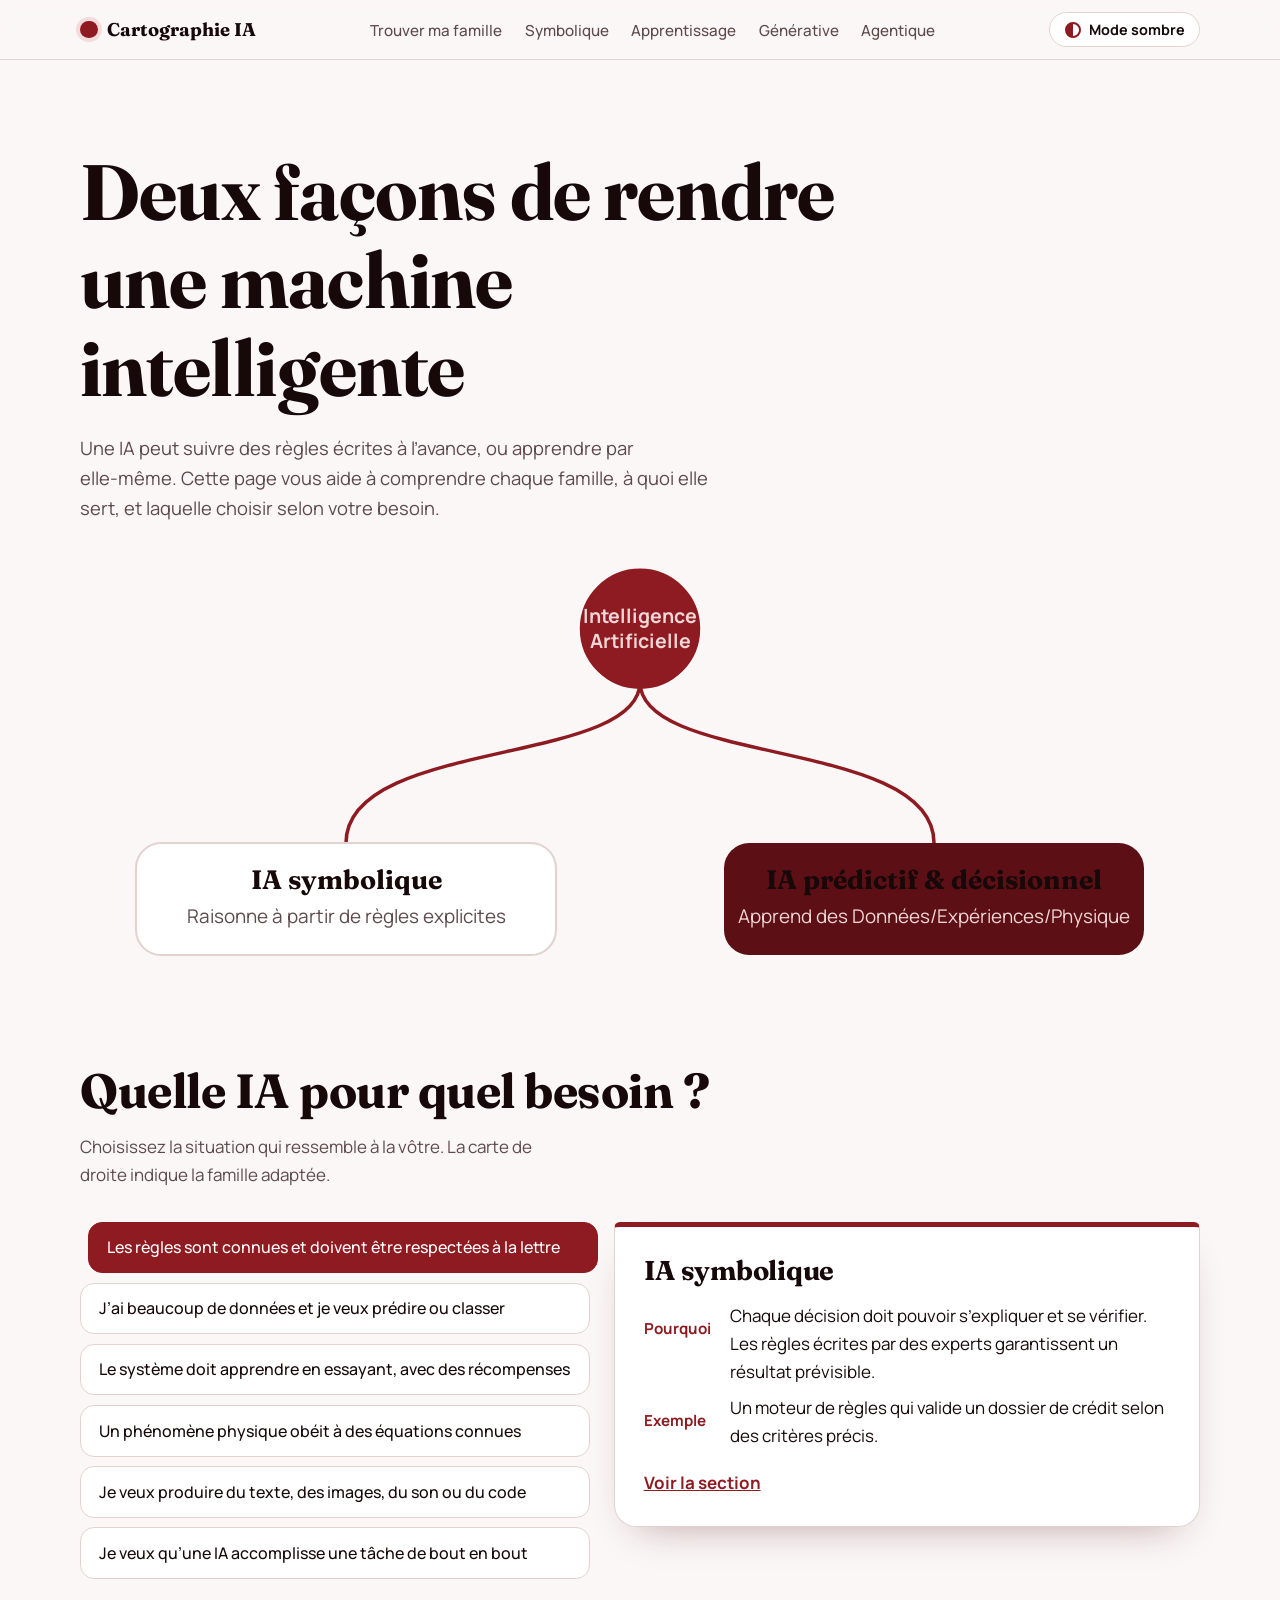
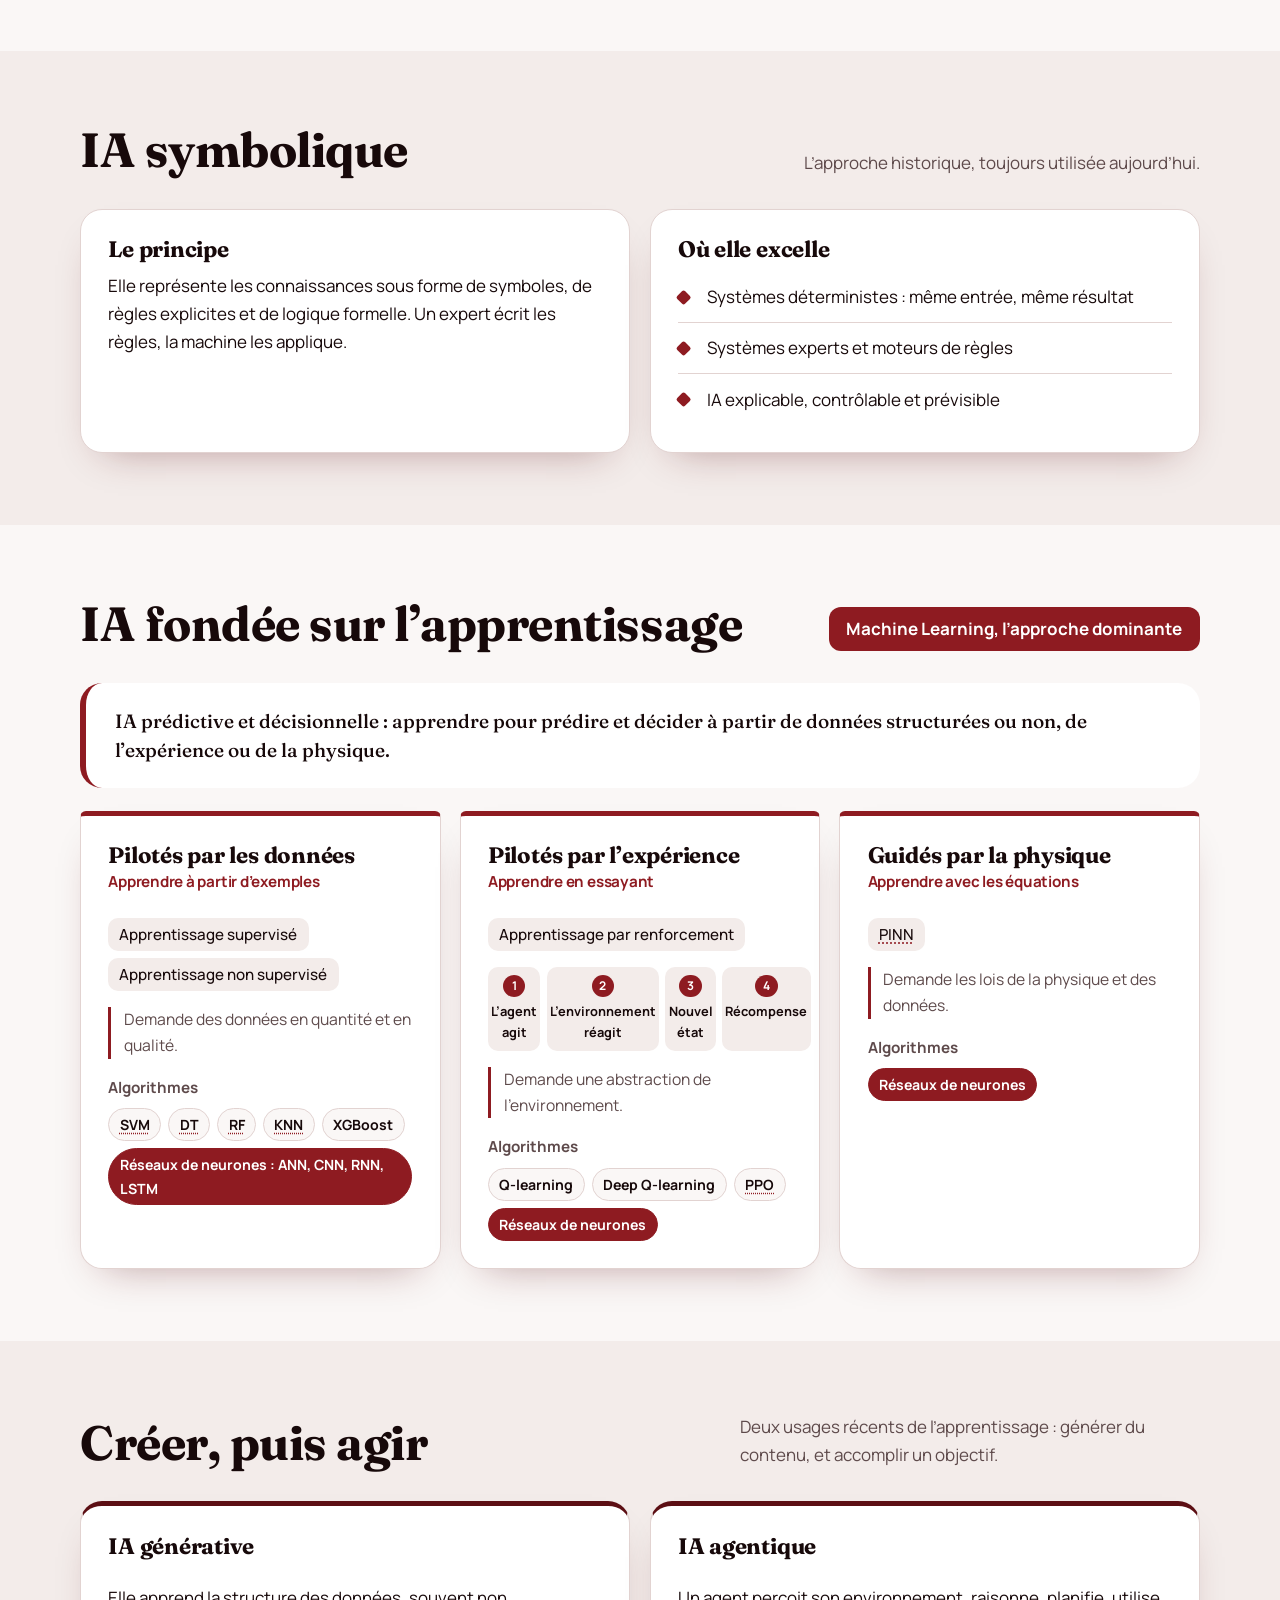
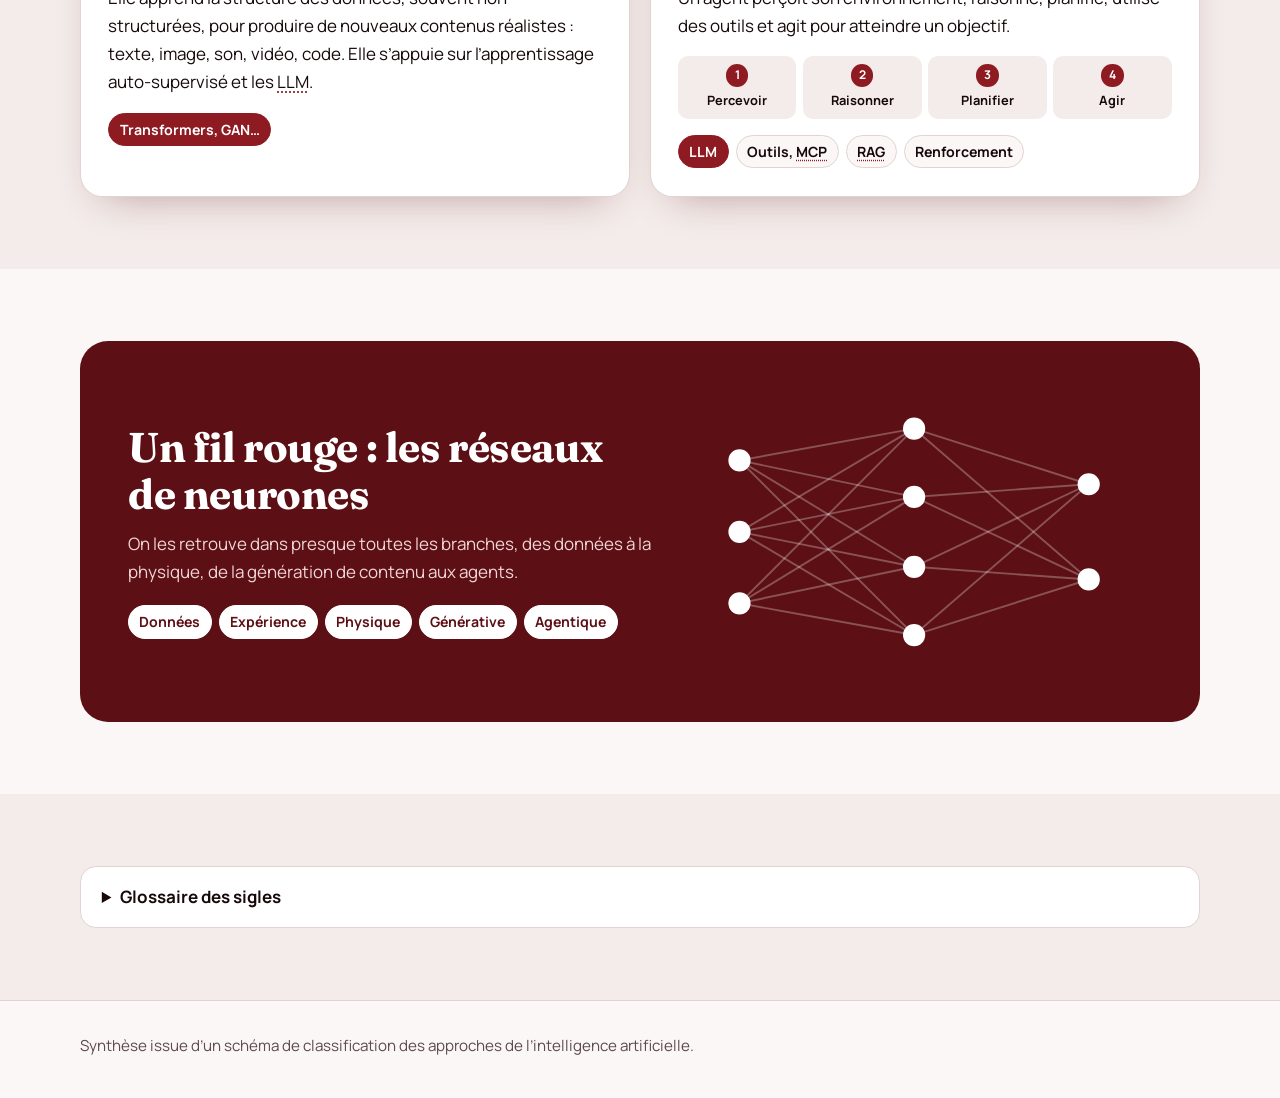
==== index.html @ 66fa44e1 "first commit" ====
<!DOCTYPE html>
<html lang="fr">
<head>
<meta charset="utf-8">
<meta name="viewport" content="width=device-width, initial-scale=1, viewport-fit=cover">
<title>Cartographie de l’intelligence artificielle</title>
<meta name="description" content="Comprendre les grandes familles de l’IA : symbolique, apprentissage, générative et agentique.">
<meta name="color-scheme" content="light dark">
<link rel="preconnect" href="https://fonts.googleapis.com">
<link rel="preconnect" href="https://fonts.gstatic.com" crossorigin>
<link href="https://fonts.googleapis.com/css2?family=Fraunces:opsz,wght@9..144,500;9..144,700&family=Manrope:wght@400;500;700&display=swap" rel="stylesheet">
<link rel="stylesheet" href="style.css">
<script>
document.documentElement.className="js";
try{var t=localStorage.getItem("theme");if(t)document.documentElement.setAttribute("data-theme",t)}catch(e){}
</script>
</head>
<body>
<div class="progress" id="progress"></div>
<header class="top">
  <div class="wrap">
    <a class="brand" href="#haut"><span class="dot" aria-hidden="true"></span>Cartographie IA</a>
    <nav aria-label="Sections"><ul>
      <li><a href="#explorer">Trouver ma famille</a></li>
      <li><a href="#symbolique">Symbolique</a></li>
      <li><a href="#apprentissage">Apprentissage</a></li>
      <li><a href="#generative">Générative</a></li>
      <li><a href="#agentique">Agentique</a></li>
    </ul></nav>
    <button class="toggle" id="theme" type="button" aria-label="Changer de thème"><span class="ico" aria-hidden="true"></span><span id="theme-label">Thème</span></button>
  </div>
</header>

<main id="haut">
  <div class="wrap hero">
    <h1>Deux façons de rendre une machine intelligente</h1>
    <p class="lead">Une IA peut suivre des règles écrites à l’avance, ou apprendre par elle‑même. Cette page vous aide à comprendre chaque famille, à quoi elle sert, et laquelle choisir selon votre besoin.</p>

    <svg class="tree" viewBox="0 0 800 300" role="img" aria-label="L’intelligence artificielle se divise en IA symbolique, fondée sur des règles explicites, et IA par apprentissage, fondée sur les données, l’expérience ou la physique.">
      <path id="l1" class="link draw" d="M400 90 C400 150 190 130 190 205"/>
      <path id="l2" class="link draw" d="M400 90 C400 150 610 130 610 205"/>
      <circle class="halo" cx="400" cy="52" r="42"/>
      <circle class="core" cx="400" cy="52" r="42"/>
      <text class="t2 w" x="400" y="48" style="font-weight:700;font-size:14px">Intelligence</text>
      <text class="t2 w" x="400" y="66" style="font-weight:700;font-size:14px">Artificielle</text>
      <rect class="box" x="40" y="205" width="300" height="80" rx="18"/>
      <text class="t1" x="190" y="238">IA symbolique</text>
      <text class="t2" x="190" y="262">Raisonne à partir de règles explicites</text>
      <rect class="box red" x="460" y="205" width="300" height="80" rx="18"/>
      <text class="t1" x="610" y="238">IA prédictif & décisionnel</text>
      <text class="t2 w" x="610" y="262">Apprend des Données/Expériences/Physique</text>
    </svg>
  </div>

  <section id="explorer">
    <div class="wrap">
      <div class="sec-head rv">
        <h2>Quelle IA pour quel besoin ?</h2>
        <p>Choisissez la situation qui ressemble à la vôtre. La carte de droite indique la famille adaptée.</p>
      </div>
      <div class="explorer rv">
        <div class="needs" id="needs"></div>
        <div class="answer" id="answer" aria-live="polite"></div>
      </div>
    </div>
  </section>

  <section id="symbolique" class="alt">
    <div class="wrap">
      <div class="sec-head rv">
        <h2>IA symbolique</h2>
        <p>L’approche historique, toujours utilisée aujourd’hui.</p>
      </div>
      <div class="symb">
        <div class="panel rv"><h3>Le principe</h3>
          <p>Elle représente les connaissances sous forme de symboles, de règles explicites et de logique formelle. Un expert écrit les règles, la machine les applique.</p></div>
        <div class="panel rv" style="--d:1"><h3>Où elle excelle</h3>
          <ul class="checks">
            <li>Systèmes déterministes : même entrée, même résultat</li>
            <li>Systèmes experts et moteurs de règles</li>
            <li>IA explicable, contrôlable et prévisible</li>
          </ul></div>
      </div>
    </div>
  </section>

  <section id="apprentissage">
    <div class="wrap">
      <div class="sec-head rv">
        <h2>IA fondée sur l’apprentissage</h2>
        <span class="band">Machine Learning, l’approche dominante</span>
      </div>
      <p class="intro-box rv">IA prédictive et décisionnelle : apprendre pour prédire et décider à partir de données structurées ou non, de l’expérience ou de la physique.</p>
      <div class="models">
        <article class="model rv">
          <h3>Pilotés par les données <small>Apprendre à partir d’exemples</small></h3>
          <ul class="learn"><li>Apprentissage supervisé</li><li>Apprentissage non supervisé</li></ul>
          <p class="need">Demande des données en quantité et en qualité.</p>
          <div><h4>Algorithmes</h4><ul class="chips">
            <li class="chip"><abbr title="Machines à vecteurs de support">SVM</abbr></li>
            <li class="chip"><abbr title="Arbres de décision">DT</abbr></li>
            <li class="chip"><abbr title="Forêts aléatoires">RF</abbr></li>
            <li class="chip"><abbr title="K plus proches voisins">KNN</abbr></li>
            <li class="chip">XGBoost</li>
            <li class="chip nn">Réseaux de neurones : ANN, CNN, RNN, LSTM</li></ul></div>
        </article>
        <article class="model rv" style="--d:1">
          <h3>Pilotés par l’expérience <small>Apprendre en essayant</small></h3>
          <ul class="learn"><li>Apprentissage par renforcement</li></ul>
          <ol class="cycle" aria-label="Boucle de renforcement" style="margin:0;padding:0;list-style:none">
            <li style="--i:0">L’agent agit</li><li style="--i:1">L’environnement réagit</li><li style="--i:2">Nouvel état</li><li style="--i:3">Récompense</li>
          </ol>
          <p class="need">Demande une abstraction de l’environnement.</p>
          <div><h4>Algorithmes</h4><ul class="chips">
            <li class="chip">Q‑learning</li><li class="chip">Deep Q‑learning</li>
            <li class="chip"><abbr title="Proximal Policy Optimization">PPO</abbr></li>
            <li class="chip nn">Réseaux de neurones</li></ul></div>
        </article>
        <article class="model rv" style="--d:2">
          <h3>Guidés par la physique <small>Apprendre avec les équations</small></h3>
          <ul class="learn"><li><abbr title="Physics-Informed Neural Networks">PINN</abbr></li></ul>
          <p class="need">Demande les lois de la physique et des données.</p>
          <div><h4>Algorithmes</h4><ul class="chips"><li class="chip nn">Réseaux de neurones</li></ul></div>
        </article>
      </div>
    </div>
  </section>

  <section id="generative" class="alt">
    <div class="wrap">
      <div class="sec-head rv">
        <h2>Créer, puis agir</h2>
        <p>Deux usages récents de l’apprentissage : générer du contenu, et accomplir un objectif.</p>
      </div>
      <div class="duo">
        <article class="panel rv">
          <h3>IA générative</h3>
          <p>Elle apprend la structure des données, souvent non structurées, pour produire de nouveaux contenus réalistes : texte, image, son, vidéo, code. Elle s’appuie sur l’apprentissage auto‑supervisé et les <abbr title="Grands modèles de langage">LLM</abbr>.</p>
          <ul class="chips"><li class="chip nn">Transformers, GAN…</li></ul>
        </article>
        <article class="panel rv" id="agentique" style="--d:1">
          <h3>IA agentique</h3>
          <p>Un agent perçoit son environnement, raisonne, planifie, utilise des outils et agit pour atteindre un objectif.</p>
          <ol class="cycle" aria-label="Cycle de l’agent" style="margin:0;padding:0;list-style:none">
            <li style="--i:0">Percevoir</li><li style="--i:1">Raisonner</li><li style="--i:2">Planifier</li><li style="--i:3">Agir</li>
          </ol>
          <ul class="chips"><li class="chip nn">LLM</li><li class="chip">Outils, <abbr title="Model Context Protocol">MCP</abbr></li><li class="chip"><abbr title="Retrieval-Augmented Generation">RAG</abbr></li><li class="chip">Renforcement</li></ul>
        </article>
      </div>
    </div>
  </section>

  <section>
    <div class="wrap">
      <div class="fil rv">
        <div>
          <h2>Un fil rouge : les réseaux de neurones</h2>
          <p>On les retrouve dans presque toutes les branches, des données à la physique, de la génération de contenu aux agents.</p>
          <ul class="chips"><li class="chip">Données</li><li class="chip">Expérience</li><li class="chip">Physique</li><li class="chip">Générative</li><li class="chip">Agentique</li></ul>
        </div>
        <svg id="nn" viewBox="0 0 300 180" role="img" aria-label="Schéma d’un réseau de neurones à trois couches"></svg>
      </div>
    </div>
  </section>

  <section class="alt">
    <div class="wrap">
      <details class="rv">
        <summary>Glossaire des sigles</summary>
        <dl>
          <dt>SVM</dt><dd>Sépare des groupes de données par la meilleure frontière possible.</dd>
          <dt>DT, RF</dt><dd>Arbres de décision, et forêts qui en combinent des centaines.</dd>
          <dt>KNN</dt><dd>Classe un élément d’après ses voisins les plus proches.</dd>
          <dt>CNN, RNN, LSTM</dt><dd>Réseaux spécialisés : images, séquences, mémoire à long terme.</dd>
          <dt>PPO</dt><dd>Méthode de renforcement stable, très utilisée en pratique.</dd>
          <dt>PINN</dt><dd>Réseau de neurones contraint de respecter des équations physiques.</dd>
          <dt>RAG</dt><dd>Génération qui s’appuie sur des documents retrouvés en temps réel.</dd>
        </dl>
      </details>
    </div>
  </section>
</main>

<footer><div class="wrap">Synthèse issue d’un schéma de classification des approches de l’intelligence artificielle.</div></footer>
<script src="script.js"></script>
</body>
</html>
---- style.css ----
/* ===== Jetons de design : clair par défaut, sombre selon le système ou le bouton ===== */
:root{
  color-scheme:light;
  --bg:#faf7f6; --surface:#fff; --surface-2:#f3ecea; --ink:#17090a; --muted:#5e4a4b;
  --red:#8e1b21; --red-deep:#5c0f14; --red-soft:#f4dcdc; --line:#e2d3d1; --on-red:#fff;
  --shadow:0 18px 40px -24px rgba(92,15,20,.45);
  --serif:"Fraunces",Georgia,"Times New Roman",serif;
  --sans:"Manrope",system-ui,-apple-system,"Segoe UI",Roboto,Helvetica,Arial,sans-serif;
}
@media (prefers-color-scheme:dark){
  :root:not([data-theme="light"]){
    color-scheme:dark;
    --bg:#0a0506; --surface:#150b0c; --surface-2:#1e1011; --ink:#f6eeee; --muted:#b9a5a6;
    --red:#d3343c; --red-deep:#8e1b21; --red-soft:#33100f; --line:#2f1a1b;
    --shadow:0 18px 40px -24px rgba(0,0,0,.9);
  }
}
:root[data-theme="dark"]{
  color-scheme:dark;
  --bg:#0a0506; --surface:#150b0c; --surface-2:#1e1011; --ink:#f6eeee; --muted:#b9a5a6;
  --red:#d3343c; --red-deep:#8e1b21; --red-soft:#33100f; --line:#2f1a1b;
  --shadow:0 18px 40px -24px rgba(0,0,0,.9);
}

/* ===== Base ===== */
*,*::before,*::after{box-sizing:border-box}
html{scroll-behavior:smooth;-webkit-text-size-adjust:100%;scroll-padding-top:5rem}
body{
  margin:0;background:var(--bg);color:var(--ink);font:400 1.0625rem/1.65 var(--sans);
  padding:env(safe-area-inset-top,0) env(safe-area-inset-right,0) env(safe-area-inset-bottom,0) env(safe-area-inset-left,0);
  transition:background-color .3s,color .3s;
}
h1,h2,h3{font-family:var(--serif);line-height:1.12;margin:0;letter-spacing:-.01em}
p,ul,dl,dd{margin:0}
ul{padding:0;list-style:none}
a{color:inherit}
abbr{text-decoration:underline dotted var(--red);text-underline-offset:3px;cursor:help}
:focus-visible{outline:3px solid var(--red);outline-offset:3px;border-radius:6px}
.wrap{width:min(1120px,100% - 2.5rem);margin-inline:auto}
section{padding:clamp(2.5rem,6vw,4.5rem) 0}
.alt{background:var(--surface-2)}

/* ===== Barre de progression + en-tête ===== */
.progress{position:fixed;top:0;left:0;height:4px;width:100%;background:var(--red);transform:scaleX(0);transform-origin:0 50%;z-index:20}
.top{position:sticky;top:0;z-index:10;padding-top:env(safe-area-inset-top,0);background:color-mix(in srgb,var(--bg) 88%,transparent);
  -webkit-backdrop-filter:blur(10px);backdrop-filter:blur(10px);border-bottom:1px solid var(--line)}
.top .wrap{display:flex;align-items:center;justify-content:space-between;gap:1rem;padding-block:.75rem}
.brand{font:700 1.15rem var(--serif);text-decoration:none;display:flex;align-items:center;gap:.6rem}
.dot{width:1.1rem;height:1.1rem;border-radius:50%;background:var(--red);box-shadow:0 0 0 4px var(--red-soft);animation:beat 2.4s ease-in-out infinite}
nav ul{display:flex;gap:1.4rem}
nav a{text-decoration:none;font-weight:500;font-size:.95rem;color:var(--muted)}
nav a:hover{color:var(--red)}
.toggle{display:inline-flex;align-items:center;gap:.5rem;cursor:pointer;font:700 .9rem var(--sans);color:var(--ink);
  background:var(--surface);border:1px solid var(--line);border-radius:999px;padding:.45rem .9rem;transition:border-color .2s}
.toggle:hover{border-color:var(--red)}
.toggle .ico{width:1rem;height:1rem;border-radius:50%;border:2px solid var(--red);background:linear-gradient(90deg,var(--red) 50%,transparent 50%);transition:transform .5s}
.toggle:active .ico{transform:rotate(180deg)}

/* ===== Héros ===== */
.hero{padding:clamp(2.5rem,7vw,5.5rem) 0 1rem}
.hero h1{font-size:clamp(2.4rem,6.4vw,4.9rem);max-width:15ch;font-weight:700}
.hero .lead{margin-top:1.3rem;max-width:58ch;color:var(--muted);font-size:1.15rem}
.tree{display:block;width:100%;height:auto;margin-top:2rem}
.tree .box{fill:var(--surface);stroke:var(--line);stroke-width:1.5}
.tree .box.red{fill:var(--red-deep);stroke:none}
.tree text{font-family:var(--sans);fill:var(--ink);text-anchor:middle}
.tree .t1{font-size:19px;font-weight:700;font-family:var(--serif)}
.tree .t2{font-size:13.5px;fill:var(--muted)}
.tree .red .t1,.tree .t1.w,.tree .t2.w{fill:#fff}
.tree .t2.w{fill:#f1d6d6}
.tree .core{fill:var(--red)}
.tree .halo{fill:none;stroke:var(--red);stroke-width:2;transform-box:fill-box;transform-origin:center;animation:halo 3s ease-out infinite}
.tree .link{fill:none;stroke:var(--red);stroke-width:2.5;stroke-dasharray:7 8;animation:flow 1.2s linear infinite}
.tree .draw{stroke-dasharray:420;stroke-dashoffset:420;animation:draw 1.4s .3s ease forwards,flow 1.2s 1.7s linear infinite}

/* ===== En-têtes de section ===== */
.sec-head{display:flex;flex-wrap:wrap;gap:1rem 2.5rem;align-items:end;justify-content:space-between;margin-bottom:2rem}
.sec-head h2{font-size:clamp(1.9rem,4vw,3rem)}
.sec-head p{max-width:46ch;color:var(--muted)}
.band{padding:.5rem 1.1rem;border-radius:12px;font-weight:700;background:var(--red);color:var(--on-red)}

/* ===== Explorateur interactif ===== */
.explorer{display:grid;grid-template-columns:minmax(0,1fr) minmax(0,1.15fr);gap:1.5rem;align-items:start}
.needs{display:grid;gap:.6rem}
.need-btn{font:500 1rem/1.4 var(--sans);text-align:left;cursor:pointer;color:var(--ink);background:var(--surface);
  border:1px solid var(--line);border-radius:14px;padding:.85rem 1.1rem;transition:transform .2s,border-color .2s,background .2s}
.need-btn:hover{border-color:var(--red);transform:translateX(4px)}
.need-btn[aria-pressed="true"]{background:var(--red);border-color:var(--red);color:var(--on-red);transform:translateX(8px)}
.answer{position:sticky;top:5.5rem;background:var(--surface);border:1px solid var(--line);border-top:5px solid var(--red);border-radius:6px 6px 22px 22px;padding:1.8rem;box-shadow:var(--shadow)}
.answer.swap{animation:swap .45s ease}
.answer h3{font-size:1.7rem;margin-bottom:.8rem}
.answer dt{font-weight:700;color:var(--red);margin-top:.9rem;font-size:.95rem}
.answer a{display:inline-block;margin-top:1.2rem;font-weight:700;color:var(--red)}

/* ===== Cartes ===== */
.panel,.model{background:var(--surface);border:1px solid var(--line);border-radius:22px;padding:1.7rem;box-shadow:var(--shadow)}
.panel h3,.model h3{font-size:1.4rem;margin-bottom:.6rem}
.symb{display:grid;grid-template-columns:repeat(auto-fit,minmax(min(100%,320px),1fr));gap:1.2rem}
.checks li{position:relative;padding:.7rem 0 .7rem 1.8rem;border-top:1px solid var(--line)}
.checks li:first-child{border-top:0}
.checks li::before{content:"";position:absolute;left:0;top:1.25rem;width:.7rem;height:.7rem;border-radius:2px;background:var(--red);transform:rotate(45deg)}
.intro-box{background:var(--surface);border-radius:22px;padding:1.5rem 1.8rem;margin-bottom:1.4rem;font:500 1.2rem/1.5 var(--serif);border-left:6px solid var(--red)}
.models{display:grid;grid-template-columns:repeat(auto-fit,minmax(min(100%,300px),1fr));gap:1.2rem}
.model{border-top:5px solid var(--red);border-radius:6px 6px 22px 22px;display:flex;flex-direction:column;gap:1rem;transition:transform .25s}
.model:hover{transform:translateY(-6px)}
.model h3 small{display:block;font:700 .95rem var(--sans);color:var(--red);margin-top:.2rem}
.learn,.chips{display:flex;flex-wrap:wrap;gap:.45rem}
.learn li{background:var(--surface-2);border-radius:10px;padding:.25rem .7rem;font-weight:500;font-size:.95rem}
.need{color:var(--muted);font-size:.98rem;border-left:3px solid var(--red);padding-left:.8rem}
.model h4{margin:0 0 .5rem;font-size:.95rem;color:var(--muted)}
.chip{font-size:.88rem;font-weight:700;padding:.25rem .65rem;border-radius:999px;border:1px solid var(--line);background:var(--bg)}
.chip.nn{background:var(--red);border-color:var(--red);color:var(--on-red)}

/* ===== Cycles animés (renforcement et agent) ===== */
.cycle{display:grid;grid-template-columns:repeat(4,1fr);gap:.4rem;counter-reset:s}
.cycle li{counter-increment:s;font-size:.8rem;font-weight:700;text-align:center;padding:.5rem .2rem;border-radius:10px;background:var(--surface-2);
  animation:lit 6.4s infinite;animation-delay:calc(var(--i)*1.6s)}
.cycle li::before{content:counter(s);display:block;width:1.4rem;height:1.4rem;line-height:1.4rem;margin:0 auto .2rem;border-radius:50%;background:var(--red);color:#fff;font-size:.75rem}
.cycle.big li{font-size:.95rem;padding:.9rem .4rem}
.duo{display:grid;grid-template-columns:repeat(auto-fit,minmax(min(100%,420px),1fr));gap:1.2rem}
.duo .panel{border-top:5px solid var(--red-deep);display:flex;flex-direction:column;gap:1rem}

/* ===== Fil rouge ===== */
.fil{background:var(--red-deep);color:#fff;border-radius:28px;padding:clamp(1.8rem,5vw,3rem);display:grid;gap:1.5rem;grid-template-columns:1.1fr 1fr;align-items:center}
.fil h2{font-size:clamp(1.7rem,3.6vw,2.6rem)}
.fil p{color:#f1d6d6;margin-top:.8rem}
.fil .chips{margin-top:1.2rem}
.fil .chip{background:#fff;color:var(--red-deep);border-color:#fff}
#nn{width:100%;height:auto}
#nn line{stroke:rgba(255,255,255,.28);stroke-width:1.2}
#nn circle{fill:#fff;animation:pulse 2.4s ease-in-out infinite}

/* ===== Glossaire ===== */
details{background:var(--surface);border:1px solid var(--line);border-radius:16px;padding:1rem 1.3rem}
summary{cursor:pointer;font-weight:700}
dl{display:grid;grid-template-columns:auto 1fr;gap:.5rem 1.2rem;margin-top:1rem}
dt{font-weight:700;color:var(--red)}
footer{border-top:1px solid var(--line);padding:2rem 0 2.5rem;color:var(--muted);font-size:.95rem}

/* ===== Révélation au défilement ===== */
.js .rv{opacity:0;transform:translateY(22px);transition:opacity .7s,transform .7s cubic-bezier(.2,.7,.2,1);transition-delay:calc(var(--d,0)*90ms)}
.js .rv.in{opacity:1;transform:none}

/* ===== Animations ===== */
@keyframes draw{to{stroke-dashoffset:0}}
@keyframes flow{to{stroke-dashoffset:-30}}
@keyframes halo{0%{opacity:.8;transform:scale(1)}100%{opacity:0;transform:scale(1.9)}}
@keyframes beat{50%{transform:scale(1.25)}}
@keyframes pulse{50%{opacity:.35;transform:scale(.7)}}
@keyframes swap{from{opacity:0;transform:translateY(12px)}to{opacity:1;transform:none}}
@keyframes lit{0%,22%{background:var(--red);color:#fff;transform:translateY(-4px)}30%,100%{background:var(--surface-2);color:var(--ink);transform:none}}
@keyframes rise{from{opacity:0;transform:translateY(16px)}to{opacity:1;transform:none}}
.hero h1{animation:rise .8s both}
.hero .lead{animation:rise .8s .15s both}
#nn circle{transform-box:fill-box;transform-origin:center}

/* ===== Adaptation écrans ===== */
@media (max-width:820px){
  nav{display:none}
  .explorer,.fil{grid-template-columns:1fr}
  .answer{position:static}
  .tree .t2{font-size:15px}
}
@media (prefers-reduced-motion:reduce){
  html{scroll-behavior:auto}
  *,*::before,*::after{animation:none!important;transition:none!important}
  .js .rv{opacity:1;transform:none}
  .tree .draw{stroke-dashoffset:0}
}
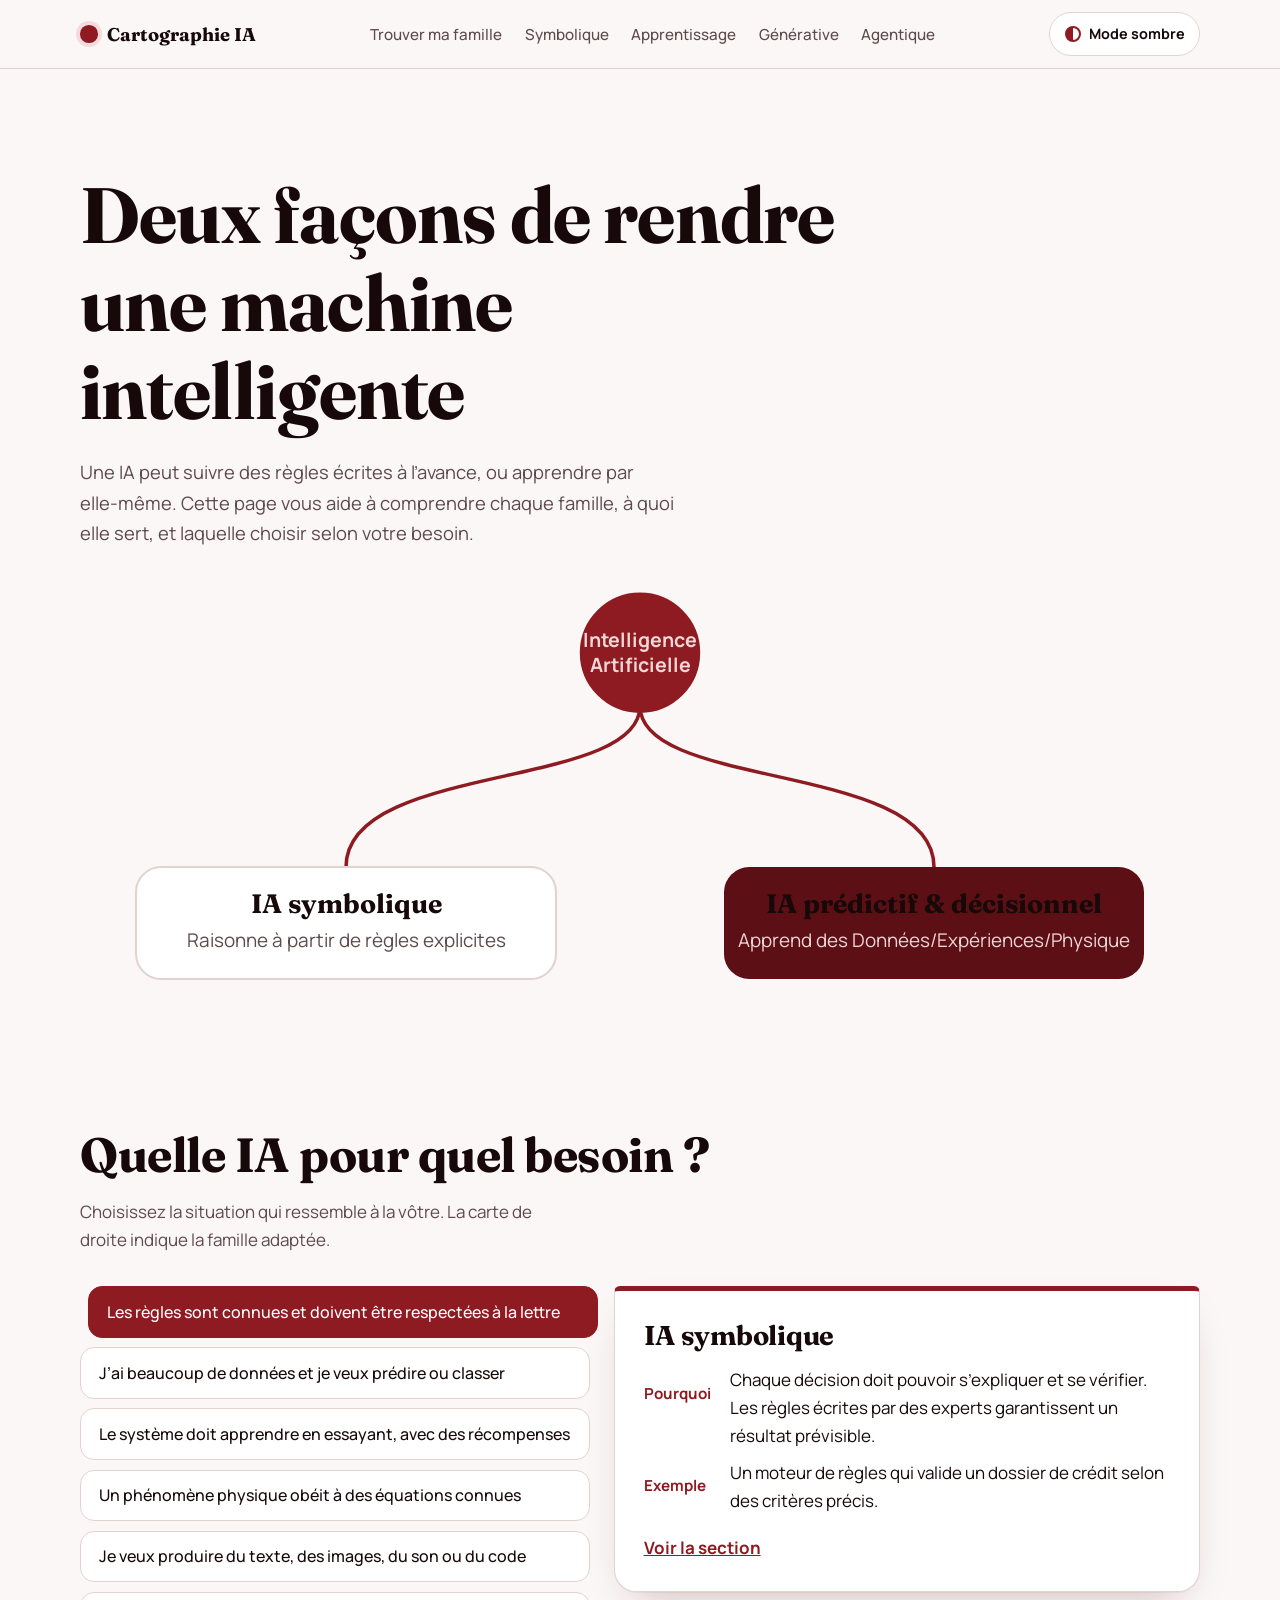
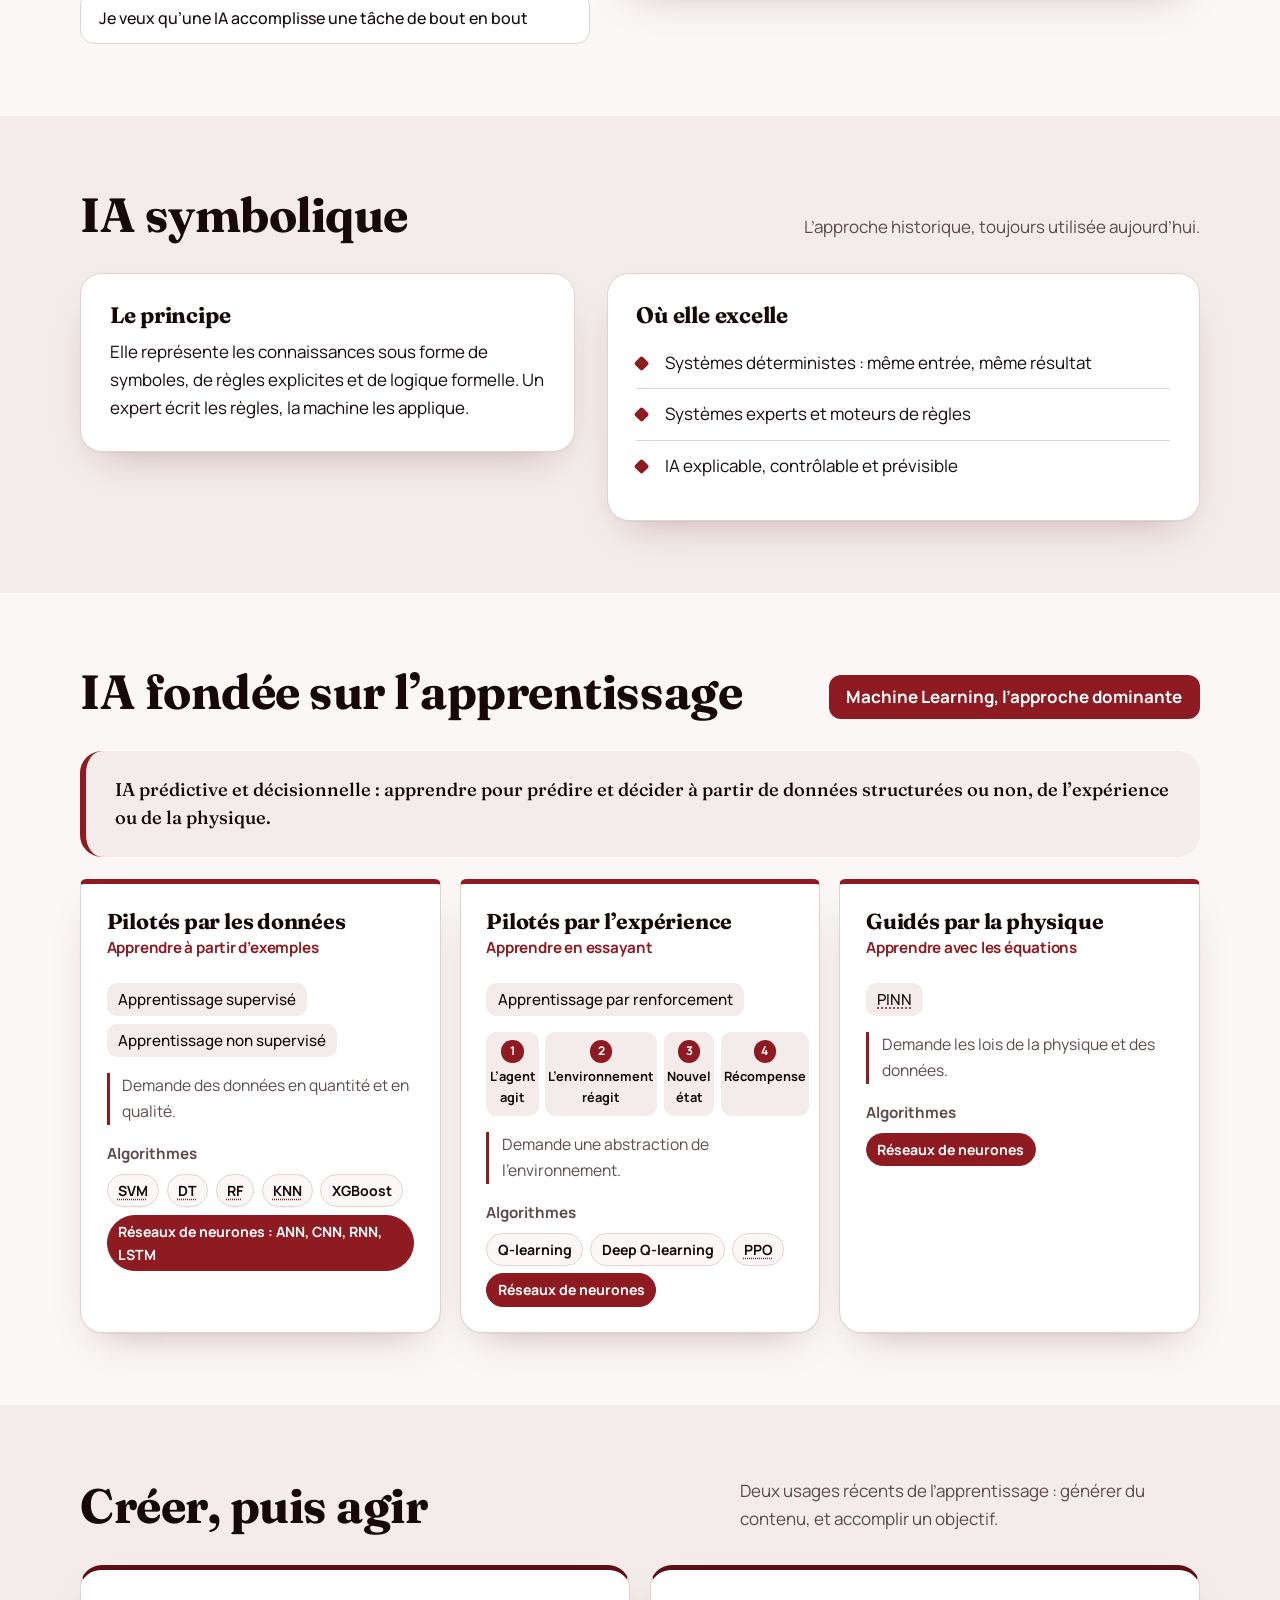
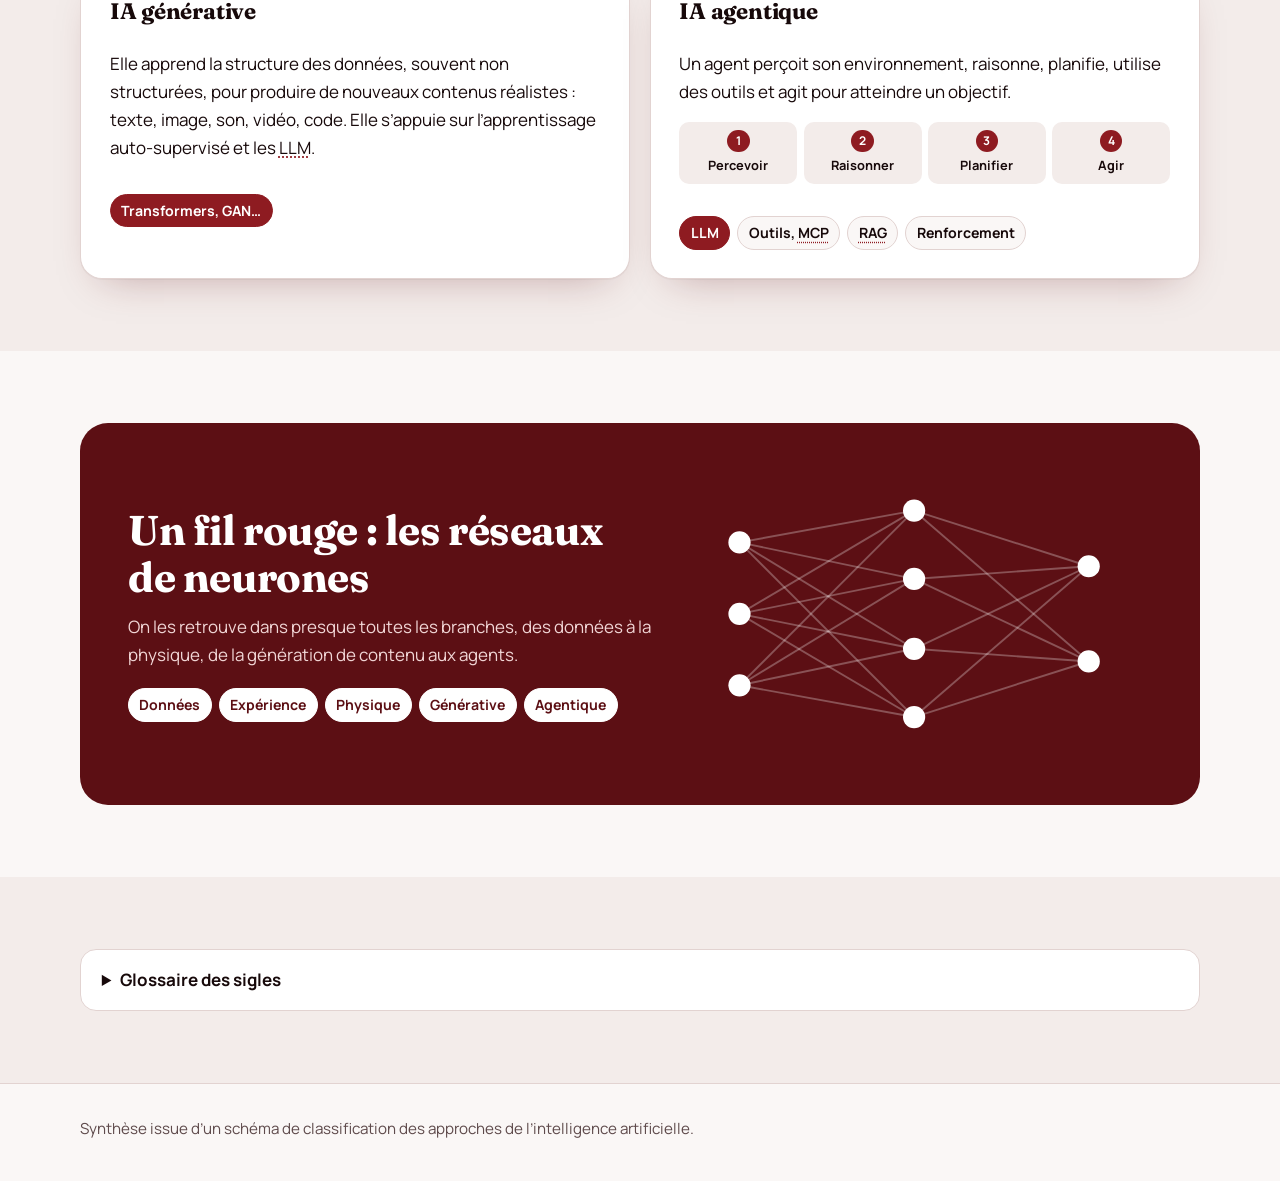
==== commit 9074b56f: "corrige la responsivité" ====
--- a/index.html
+++ b/index.html
@@ -14,6 +14,142 @@
 document.documentElement.className="js";
 try{var t=localStorage.getItem("theme");if(t)document.documentElement.setAttribute("data-theme",t)}catch(e){}
 </script>
+<style>
+:root{
+  color-scheme:light;
+  --bg:#faf7f6; --surface:#ffffff; --surface-2:#f3ecea; --ink:#17090a; --muted:#5e4a4b;
+  --red:#8e1b21; --red-deep:#5c0f14; --red-soft:#f4dcdc; --line:#e2d3d1; --on-red:#ffffff;
+  --shadow:0 1px 0 rgba(23,9,10,.04),0 18px 40px -22px rgba(92,15,20,.35);
+  --serif:"Fraunces",Georgia,"Times New Roman",serif;
+  --sans:"Manrope",system-ui,-apple-system,"Segoe UI",Roboto,Helvetica,Arial,sans-serif;
+}
+@media (prefers-color-scheme:dark){
+  :root:not([data-theme="light"]){
+    color-scheme:dark;
+    --bg:#0a0506; --surface:#150b0c; --surface-2:#1e1011; --ink:#f6eeee; --muted:#b9a5a6;
+    --red:#d3343c; --red-deep:#8e1b21; --red-soft:#33100f; --line:#2f1a1b; --on-red:#ffffff;
+    --shadow:0 1px 0 rgba(255,255,255,.03),0 18px 40px -22px rgba(0,0,0,.9);
+  }
+}
+:root[data-theme="dark"]{
+  color-scheme:dark;
+  --bg:#0a0506; --surface:#150b0c; --surface-2:#1e1011; --ink:#f6eeee; --muted:#b9a5a6;
+  --red:#d3343c; --red-deep:#8e1b21; --red-soft:#33100f; --line:#2f1a1b; --on-red:#ffffff;
+  --shadow:0 1px 0 rgba(255,255,255,.03),0 18px 40px -22px rgba(0,0,0,.9);
+}
+*,*::before,*::after{box-sizing:border-box}
+html{scroll-behavior:smooth;-webkit-text-size-adjust:100%;scroll-padding-top:env(safe-area-inset-top,0px)}
+body{
+  margin:0;background:var(--bg);color:var(--ink);font-family:var(--sans);font-size:1.0625rem;line-height:1.65;
+  padding:env(safe-area-inset-top,0px) env(safe-area-inset-right,0px) env(safe-area-inset-bottom,0px) env(safe-area-inset-left,0px);
+  transition:background-color .3s,color .3s;
+}
+body::before{content:"";position:fixed;inset:0 0 auto;height:env(safe-area-inset-top,0px);background:var(--bg);z-index:10}
+h1,h2,h3{font-family:var(--serif);line-height:1.12;margin:0;letter-spacing:-.01em}
+p{margin:0}
+ul{margin:0;padding:0;list-style:none}
+a{color:inherit}
+:focus-visible{outline:3px solid var(--red);outline-offset:3px;border-radius:6px}
+.wrap{width:min(1120px,100% - 2.5rem);margin-inline:auto}
+
+/* En-tête */
+.top{position:sticky;top:env(safe-area-inset-top,0px);z-index:5;background:color-mix(in srgb,var(--bg) 88%,transparent);-webkit-backdrop-filter:blur(10px);backdrop-filter:blur(10px);border-bottom:1px solid var(--line)}
+.top .wrap{display:flex;align-items:center;justify-content:space-between;gap:1rem;padding-block:.75rem}
+.brand{font-family:var(--serif);font-weight:700;font-size:1.15rem;text-decoration:none;display:flex;align-items:center;gap:.6rem}
+.dot{width:1.1rem;height:1.1rem;border-radius:50%;background:var(--red);box-shadow:0 0 0 4px var(--red-soft)}
+.actions{display:flex;align-items:center;gap:.6rem}
+.burger{display:none;width:44px;height:44px;padding:0;cursor:pointer;background:var(--surface);border:1px solid var(--line);border-radius:12px;
+  flex-direction:column;align-items:center;justify-content:center;gap:5px;transition:border-color .2s}
+.burger:hover{border-color:var(--red)}
+.burger span{display:block;width:20px;height:2px;border-radius:2px;background:var(--ink);transition:transform .3s,opacity .2s}
+.burger[aria-expanded="true"] span:nth-child(1){transform:translateY(7px) rotate(45deg)}
+.burger[aria-expanded="true"] span:nth-child(2){opacity:0}
+.burger[aria-expanded="true"] span:nth-child(3){transform:translateY(-7px) rotate(-45deg)}
+.toggle{min-height:44px}
+nav ul{display:flex;gap:1.4rem}
+nav a{text-decoration:none;font-weight:500;font-size:.95rem;color:var(--muted)}
+nav a:hover{color:var(--red)}
+.toggle{
+  display:inline-flex;align-items:center;gap:.5rem;cursor:pointer;font:inherit;font-weight:700;font-size:.9rem;
+  color:var(--ink);background:var(--surface);border:1px solid var(--line);border-radius:999px;padding:.45rem .9rem;
+}
+.toggle:hover{border-color:var(--red)}
+.toggle .ico{width:1rem;height:1rem;border-radius:50%;border:2px solid var(--red);background:linear-gradient(90deg,var(--red) 50%,transparent 50%)}
+
+/* Héros */
+.hero{padding:clamp(3rem,8vw,6.5rem) 0 clamp(2rem,5vw,3.5rem)}
+.hero h1{font-size:clamp(2.4rem,6.4vw,4.9rem);max-width:15ch;font-weight:700}
+.hero .lead{margin-top:1.4rem;max-width:56ch;color:var(--muted);font-size:1.15rem}
+.fork{margin-top:clamp(2.2rem,5vw,3.8rem);display:grid;grid-template-columns:1fr auto 1fr;align-items:stretch;gap:1rem}
+.fork .side{padding:1.6rem;border:1px solid var(--line);border-radius:22px;background:var(--surface);box-shadow:var(--shadow)}
+.fork .side h2{font-size:1.45rem;margin-bottom:.5rem}
+.fork .side p{color:var(--muted)}
+.fork .side.dark{background:var(--red-deep);border-color:transparent;color:#fff}
+.fork .side.dark p{color:#f1d6d6}
+.core{align-self:center;width:7.5rem;height:7.5rem;border-radius:50%;display:grid;place-items:center;text-align:center;
+  background:radial-gradient(circle at 30% 25%,var(--red),var(--red-deep));color:var(--on-red);font-family:var(--serif);font-weight:700;line-height:1.1;font-size:1.05rem;
+  box-shadow:0 0 0 8px var(--red-soft),0 0 0 9px var(--line)}
+
+/* Sections */
+section{padding:clamp(2.5rem,6vw,4.5rem) 0}
+.sec-head{display:flex;flex-wrap:wrap;gap:1rem 2.5rem;align-items:end;justify-content:space-between;margin-bottom:2rem}
+.sec-head h2{font-size:clamp(1.9rem,4vw,3rem)}
+.sec-head p{max-width:46ch;color:var(--muted)}
+.band{padding:.5rem 1.1rem;border-radius:12px;font-weight:700;display:inline-block;background:var(--red);color:var(--on-red)}
+
+.symb{display:grid;grid-template-columns:minmax(0,1fr) minmax(0,1.2fr);gap:2rem;align-items:start}
+.panel{background:var(--surface);border:1px solid var(--line);border-radius:22px;padding:1.8rem;box-shadow:var(--shadow)}
+.panel h3{font-size:1.4rem;margin-bottom:.6rem}
+.checks li{position:relative;padding:.7rem 0 .7rem 1.8rem;border-top:1px solid var(--line)}
+.checks li:first-child{border-top:0}
+.checks li::before{content:"";position:absolute;left:0;top:1.25rem;width:.7rem;height:.7rem;border-radius:2px;background:var(--red);transform:rotate(45deg)}
+
+.models{display:grid;grid-template-columns:repeat(auto-fit,minmax(min(100%,300px),1fr));gap:1.2rem}
+.model{background:var(--surface);border:1px solid var(--line);border-top:5px solid var(--red);border-radius:6px 6px 22px 22px;padding:1.6rem;display:flex;flex-direction:column;gap:1rem;box-shadow:var(--shadow)}
+.model h3{font-size:1.35rem}
+.model h3 small{display:block;font-family:var(--sans);font-size:.95rem;font-weight:700;color:var(--red);margin-top:.15rem}
+.learn{display:flex;flex-wrap:wrap;gap:.5rem}
+.learn li{background:var(--surface-2);border-radius:10px;padding:.25rem .7rem;font-weight:500;font-size:.95rem}
+.need{color:var(--muted);font-size:.98rem;border-left:3px solid var(--red);padding-left:.8rem}
+.model h4{margin:0 0 .5rem;font-size:.95rem;color:var(--muted);font-weight:700}
+.chips{display:flex;flex-wrap:wrap;gap:.45rem}
+.chip{font-size:.88rem;font-weight:700;padding:.25rem .65rem;border-radius:999px;border:1px solid var(--line);background:var(--bg)}
+.chip.nn{background:var(--red);border-color:var(--red);color:var(--on-red)}
+.intro-box{background:var(--surface-2);border-radius:22px;padding:1.6rem 1.8rem;margin-bottom:1.4rem;font-size:1.15rem;font-family:var(--serif)}
+
+.duo{display:grid;grid-template-columns:repeat(auto-fit,minmax(min(100%,420px),1fr));gap:1.2rem}
+.duo .panel{border-top:5px solid var(--red-deep)}
+.duo .chips{margin-top:1rem}
+.big{background:var(--red-deep);color:#fff;border-radius:28px;padding:clamp(1.8rem,5vw,3.2rem);display:grid;gap:1rem;grid-template-columns:1.2fr 1fr;align-items:center}
+.big h2{font-size:clamp(1.7rem,3.6vw,2.6rem)}
+.big p{color:#f1d6d6}
+.big .chip{background:transparent;color:#fff;border-color:rgba(255,255,255,.35)}
+.big .chip.nn{background:#fff;color:var(--red-deep);border-color:#fff}
+
+footer{border-top:1px solid var(--line);padding:2rem 0 2.5rem;color:var(--muted);font-size:.95rem}
+
+@media (max-width:820px){
+  nav{display:none}
+  .js nav{display:block;position:absolute;top:100%;left:0;right:0;background:var(--bg);border-bottom:1px solid var(--line);
+    box-shadow:0 24px 30px -20px rgba(0,0,0,.35);padding:.5rem 1.25rem 1rem;visibility:hidden;opacity:0;transform:translateY(-10px);
+    transition:opacity .25s,transform .25s,visibility 0s .25s}
+  .js nav.open{visibility:visible;opacity:1;transform:none;transition:opacity .25s,transform .25s}
+  .js nav ul{flex-direction:column;gap:0}
+  .js nav a{display:block;padding:.95rem .25rem;font-size:1.1rem;border-bottom:1px solid var(--line);color:var(--ink)}
+  .js nav li:last-child a{border-bottom:0}
+  .burger{display:flex}
+  .fork{grid-template-columns:1fr}
+  .core{margin-inline:auto}
+  .symb,.big{grid-template-columns:1fr}
+}
+@media (max-width:420px){.toggle #theme-label{display:none}.toggle{padding:.45rem .75rem}.brand{font-size:1.05rem}.wrap{width:min(1120px,100% - 2rem)}}
+@media (prefers-reduced-motion:no-preference){
+  .hero h1,.hero .lead{animation:rise .8s cubic-bezier(.2,.7,.2,1) both}
+  .hero .lead{animation-delay:.12s}
+  @keyframes rise{from{opacity:0;transform:translateY(14px)}to{opacity:1;transform:none}}
+}
+@media (prefers-reduced-motion:reduce){html{scroll-behavior:auto}*{transition:none!important}}
+</style>
 </head>
 <body>
 <div class="progress" id="progress"></div>
@@ -183,5 +319,33 @@
 
 <footer><div class="wrap">Synthèse issue d’un schéma de classification des approches de l’intelligence artificielle.</div></footer>
 <script src="script.js"></script>
+<script>
+(function(){
+  var root=document.documentElement,btn=document.getElementById("theme"),label=document.getElementById("theme-label");
+  var mq=window.matchMedia?window.matchMedia("(prefers-color-scheme: dark)"):null;
+  function current(){return root.getAttribute("data-theme")||(mq&&mq.matches?"dark":"light")}
+  function paint(){label.textContent=current()==="dark"?"Mode clair":"Mode sombre"}
+  try{var s=localStorage.getItem("theme");if(s)root.setAttribute("data-theme",s)}catch(e){}
+  paint();
+  btn.addEventListener("click",function(){
+    var next=current()==="dark"?"light":"dark";
+    root.setAttribute("data-theme",next);
+    try{localStorage.setItem("theme",next)}catch(e){}
+    paint();
+  });
+  document.documentElement.classList.add("js");
+  var burger=document.getElementById("burger"),menu=document.getElementById("menu");
+  function setMenu(open){
+    menu.classList.toggle("open",open);
+    burger.setAttribute("aria-expanded",open?"true":"false");
+    burger.setAttribute("aria-label",open?"Fermer le menu":"Ouvrir le menu");
+  }
+  burger.addEventListener("click",function(){setMenu(burger.getAttribute("aria-expanded")!=="true")});
+  menu.addEventListener("click",function(e){if(e.target.tagName==="A")setMenu(false)});
+  document.addEventListener("keydown",function(e){if(e.key==="Escape"){setMenu(false);burger.focus()}});
+  document.addEventListener("click",function(e){if(!menu.contains(e.target)&&!burger.contains(e.target))setMenu(false)});
+  window.addEventListener("resize",function(){if(window.innerWidth>820)setMenu(false)});
+})();
+</script>
 </body>
 </html>
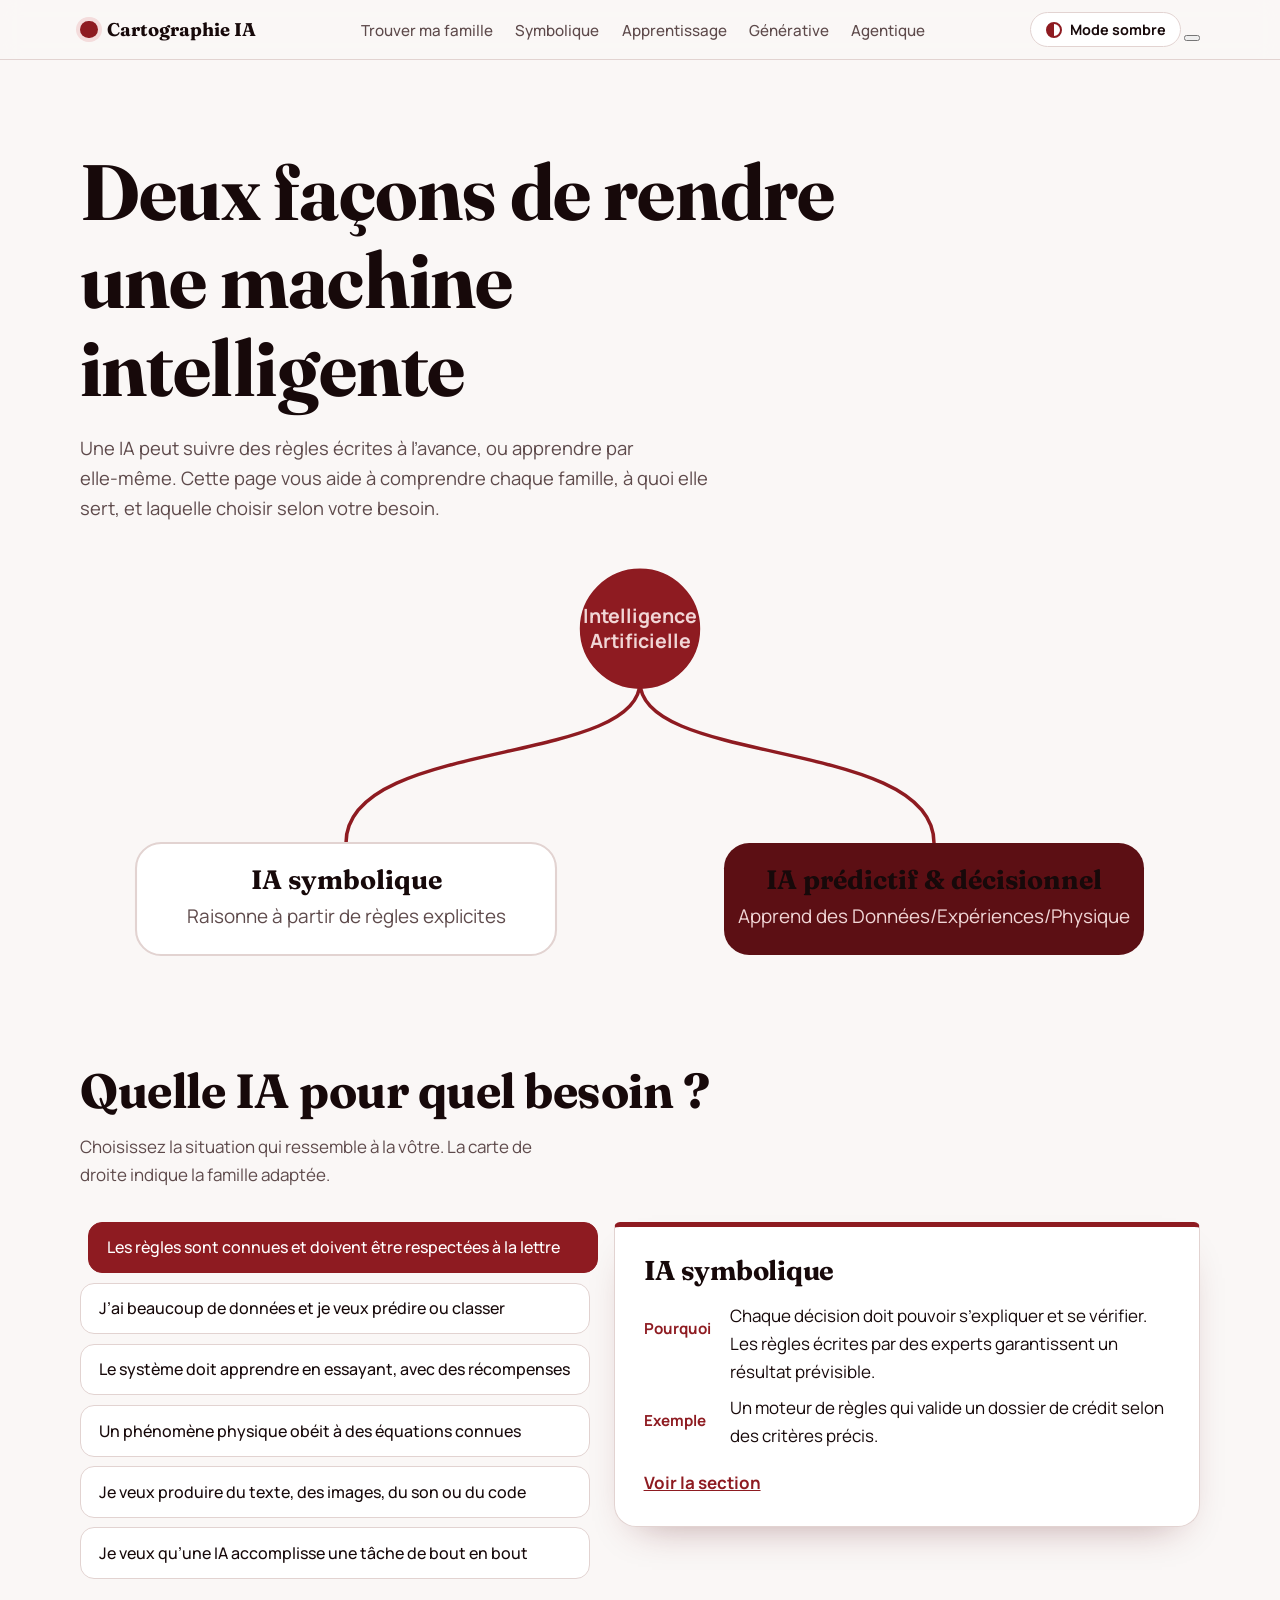
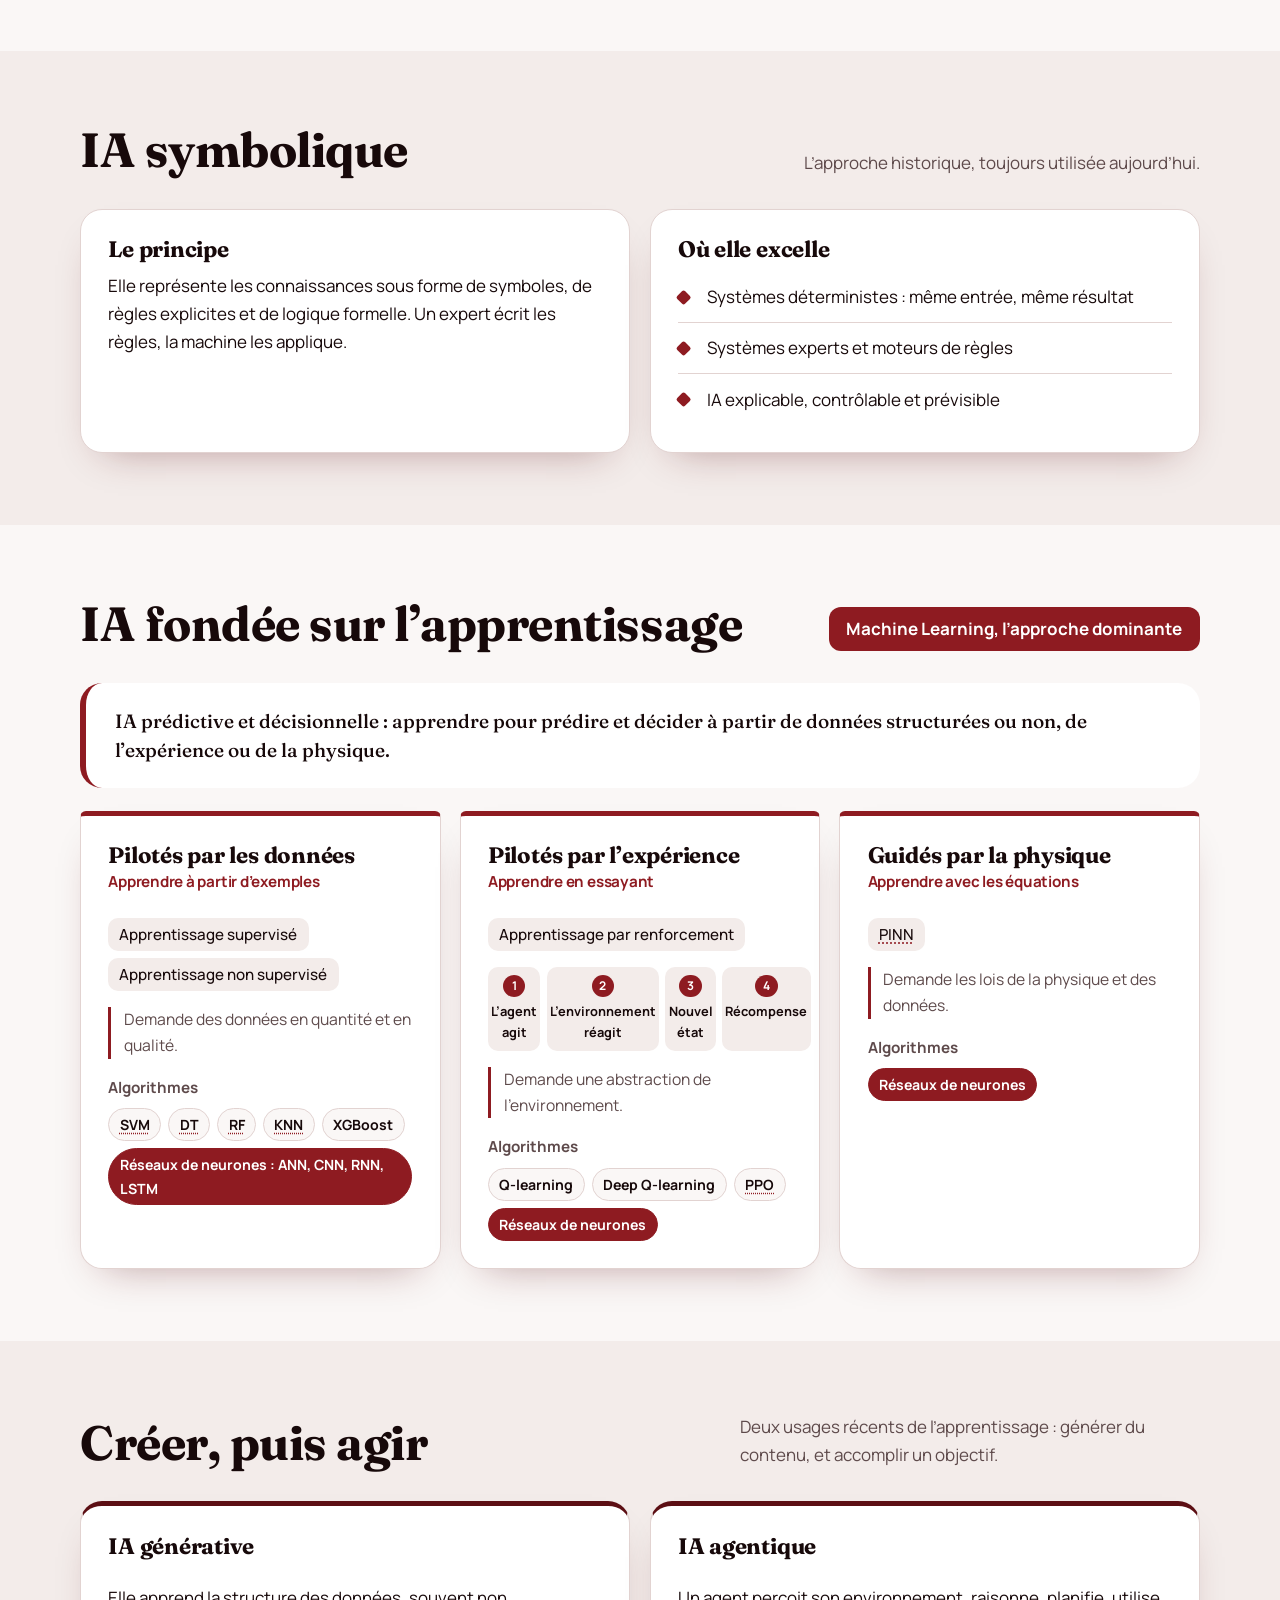
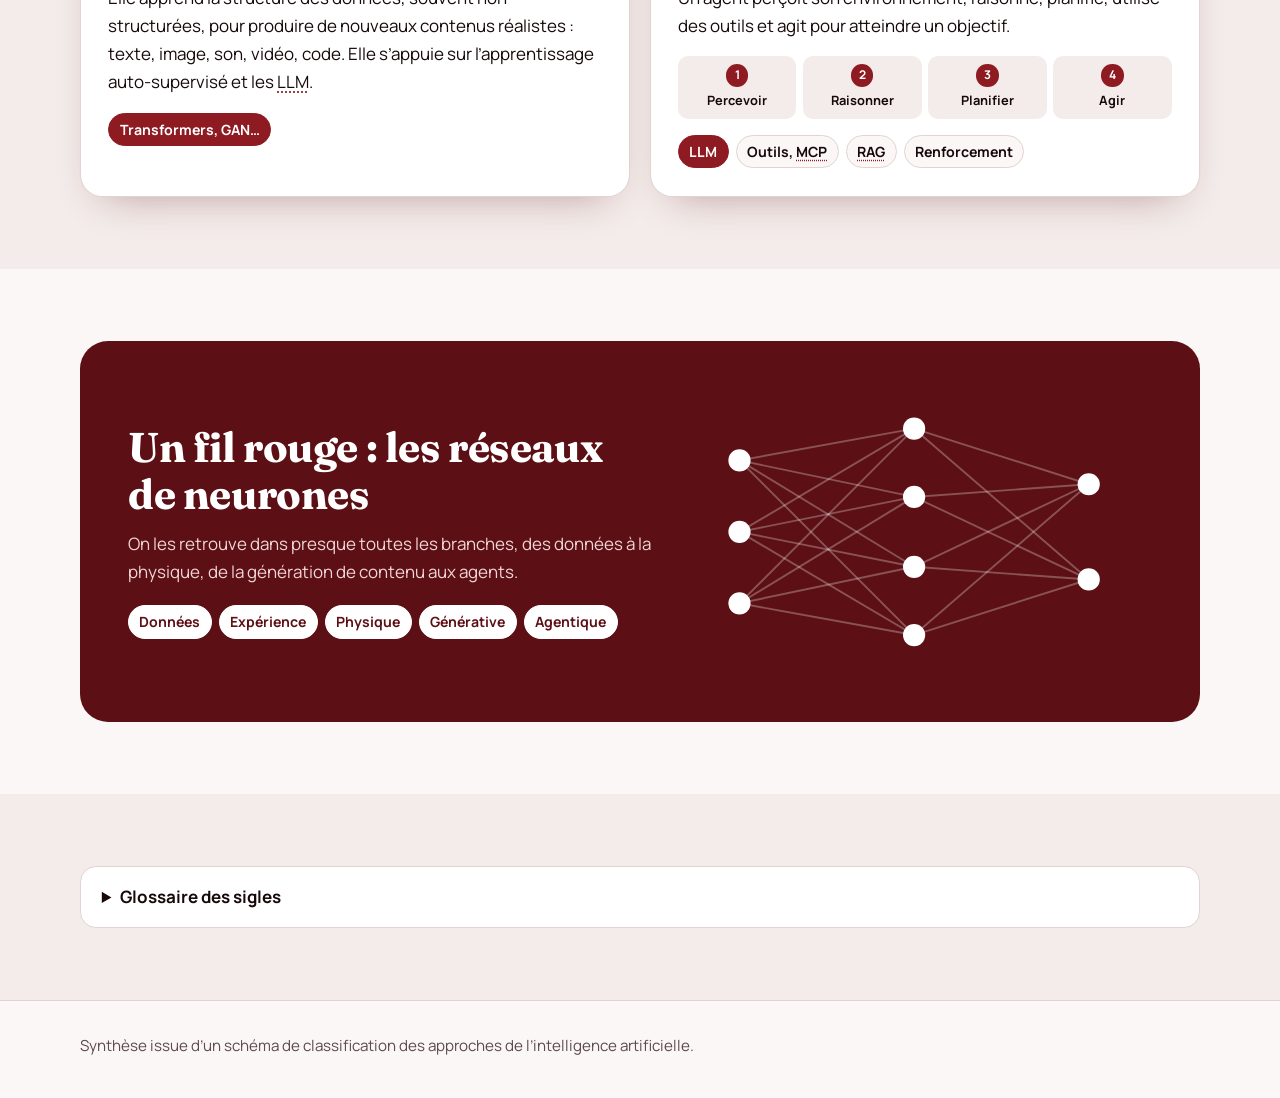
==== commit 4cfc32c2: "corrige la responsivité" ====
--- a/index.html
+++ b/index.html
@@ -14,142 +14,7 @@
 document.documentElement.className="js";
 try{var t=localStorage.getItem("theme");if(t)document.documentElement.setAttribute("data-theme",t)}catch(e){}
 </script>
-<style>
-:root{
-  color-scheme:light;
-  --bg:#faf7f6; --surface:#ffffff; --surface-2:#f3ecea; --ink:#17090a; --muted:#5e4a4b;
-  --red:#8e1b21; --red-deep:#5c0f14; --red-soft:#f4dcdc; --line:#e2d3d1; --on-red:#ffffff;
-  --shadow:0 1px 0 rgba(23,9,10,.04),0 18px 40px -22px rgba(92,15,20,.35);
-  --serif:"Fraunces",Georgia,"Times New Roman",serif;
-  --sans:"Manrope",system-ui,-apple-system,"Segoe UI",Roboto,Helvetica,Arial,sans-serif;
-}
-@media (prefers-color-scheme:dark){
-  :root:not([data-theme="light"]){
-    color-scheme:dark;
-    --bg:#0a0506; --surface:#150b0c; --surface-2:#1e1011; --ink:#f6eeee; --muted:#b9a5a6;
-    --red:#d3343c; --red-deep:#8e1b21; --red-soft:#33100f; --line:#2f1a1b; --on-red:#ffffff;
-    --shadow:0 1px 0 rgba(255,255,255,.03),0 18px 40px -22px rgba(0,0,0,.9);
-  }
-}
-:root[data-theme="dark"]{
-  color-scheme:dark;
-  --bg:#0a0506; --surface:#150b0c; --surface-2:#1e1011; --ink:#f6eeee; --muted:#b9a5a6;
-  --red:#d3343c; --red-deep:#8e1b21; --red-soft:#33100f; --line:#2f1a1b; --on-red:#ffffff;
-  --shadow:0 1px 0 rgba(255,255,255,.03),0 18px 40px -22px rgba(0,0,0,.9);
-}
-*,*::before,*::after{box-sizing:border-box}
-html{scroll-behavior:smooth;-webkit-text-size-adjust:100%;scroll-padding-top:env(safe-area-inset-top,0px)}
-body{
-  margin:0;background:var(--bg);color:var(--ink);font-family:var(--sans);font-size:1.0625rem;line-height:1.65;
-  padding:env(safe-area-inset-top,0px) env(safe-area-inset-right,0px) env(safe-area-inset-bottom,0px) env(safe-area-inset-left,0px);
-  transition:background-color .3s,color .3s;
-}
-body::before{content:"";position:fixed;inset:0 0 auto;height:env(safe-area-inset-top,0px);background:var(--bg);z-index:10}
-h1,h2,h3{font-family:var(--serif);line-height:1.12;margin:0;letter-spacing:-.01em}
-p{margin:0}
-ul{margin:0;padding:0;list-style:none}
-a{color:inherit}
-:focus-visible{outline:3px solid var(--red);outline-offset:3px;border-radius:6px}
-.wrap{width:min(1120px,100% - 2.5rem);margin-inline:auto}
 
-/* En-tête */
-.top{position:sticky;top:env(safe-area-inset-top,0px);z-index:5;background:color-mix(in srgb,var(--bg) 88%,transparent);-webkit-backdrop-filter:blur(10px);backdrop-filter:blur(10px);border-bottom:1px solid var(--line)}
-.top .wrap{display:flex;align-items:center;justify-content:space-between;gap:1rem;padding-block:.75rem}
-.brand{font-family:var(--serif);font-weight:700;font-size:1.15rem;text-decoration:none;display:flex;align-items:center;gap:.6rem}
-.dot{width:1.1rem;height:1.1rem;border-radius:50%;background:var(--red);box-shadow:0 0 0 4px var(--red-soft)}
-.actions{display:flex;align-items:center;gap:.6rem}
-.burger{display:none;width:44px;height:44px;padding:0;cursor:pointer;background:var(--surface);border:1px solid var(--line);border-radius:12px;
-  flex-direction:column;align-items:center;justify-content:center;gap:5px;transition:border-color .2s}
-.burger:hover{border-color:var(--red)}
-.burger span{display:block;width:20px;height:2px;border-radius:2px;background:var(--ink);transition:transform .3s,opacity .2s}
-.burger[aria-expanded="true"] span:nth-child(1){transform:translateY(7px) rotate(45deg)}
-.burger[aria-expanded="true"] span:nth-child(2){opacity:0}
-.burger[aria-expanded="true"] span:nth-child(3){transform:translateY(-7px) rotate(-45deg)}
-.toggle{min-height:44px}
-nav ul{display:flex;gap:1.4rem}
-nav a{text-decoration:none;font-weight:500;font-size:.95rem;color:var(--muted)}
-nav a:hover{color:var(--red)}
-.toggle{
-  display:inline-flex;align-items:center;gap:.5rem;cursor:pointer;font:inherit;font-weight:700;font-size:.9rem;
-  color:var(--ink);background:var(--surface);border:1px solid var(--line);border-radius:999px;padding:.45rem .9rem;
-}
-.toggle:hover{border-color:var(--red)}
-.toggle .ico{width:1rem;height:1rem;border-radius:50%;border:2px solid var(--red);background:linear-gradient(90deg,var(--red) 50%,transparent 50%)}
-
-/* Héros */
-.hero{padding:clamp(3rem,8vw,6.5rem) 0 clamp(2rem,5vw,3.5rem)}
-.hero h1{font-size:clamp(2.4rem,6.4vw,4.9rem);max-width:15ch;font-weight:700}
-.hero .lead{margin-top:1.4rem;max-width:56ch;color:var(--muted);font-size:1.15rem}
-.fork{margin-top:clamp(2.2rem,5vw,3.8rem);display:grid;grid-template-columns:1fr auto 1fr;align-items:stretch;gap:1rem}
-.fork .side{padding:1.6rem;border:1px solid var(--line);border-radius:22px;background:var(--surface);box-shadow:var(--shadow)}
-.fork .side h2{font-size:1.45rem;margin-bottom:.5rem}
-.fork .side p{color:var(--muted)}
-.fork .side.dark{background:var(--red-deep);border-color:transparent;color:#fff}
-.fork .side.dark p{color:#f1d6d6}
-.core{align-self:center;width:7.5rem;height:7.5rem;border-radius:50%;display:grid;place-items:center;text-align:center;
-  background:radial-gradient(circle at 30% 25%,var(--red),var(--red-deep));color:var(--on-red);font-family:var(--serif);font-weight:700;line-height:1.1;font-size:1.05rem;
-  box-shadow:0 0 0 8px var(--red-soft),0 0 0 9px var(--line)}
-
-/* Sections */
-section{padding:clamp(2.5rem,6vw,4.5rem) 0}
-.sec-head{display:flex;flex-wrap:wrap;gap:1rem 2.5rem;align-items:end;justify-content:space-between;margin-bottom:2rem}
-.sec-head h2{font-size:clamp(1.9rem,4vw,3rem)}
-.sec-head p{max-width:46ch;color:var(--muted)}
-.band{padding:.5rem 1.1rem;border-radius:12px;font-weight:700;display:inline-block;background:var(--red);color:var(--on-red)}
-
-.symb{display:grid;grid-template-columns:minmax(0,1fr) minmax(0,1.2fr);gap:2rem;align-items:start}
-.panel{background:var(--surface);border:1px solid var(--line);border-radius:22px;padding:1.8rem;box-shadow:var(--shadow)}
-.panel h3{font-size:1.4rem;margin-bottom:.6rem}
-.checks li{position:relative;padding:.7rem 0 .7rem 1.8rem;border-top:1px solid var(--line)}
-.checks li:first-child{border-top:0}
-.checks li::before{content:"";position:absolute;left:0;top:1.25rem;width:.7rem;height:.7rem;border-radius:2px;background:var(--red);transform:rotate(45deg)}
-
-.models{display:grid;grid-template-columns:repeat(auto-fit,minmax(min(100%,300px),1fr));gap:1.2rem}
-.model{background:var(--surface);border:1px solid var(--line);border-top:5px solid var(--red);border-radius:6px 6px 22px 22px;padding:1.6rem;display:flex;flex-direction:column;gap:1rem;box-shadow:var(--shadow)}
-.model h3{font-size:1.35rem}
-.model h3 small{display:block;font-family:var(--sans);font-size:.95rem;font-weight:700;color:var(--red);margin-top:.15rem}
-.learn{display:flex;flex-wrap:wrap;gap:.5rem}
-.learn li{background:var(--surface-2);border-radius:10px;padding:.25rem .7rem;font-weight:500;font-size:.95rem}
-.need{color:var(--muted);font-size:.98rem;border-left:3px solid var(--red);padding-left:.8rem}
-.model h4{margin:0 0 .5rem;font-size:.95rem;color:var(--muted);font-weight:700}
-.chips{display:flex;flex-wrap:wrap;gap:.45rem}
-.chip{font-size:.88rem;font-weight:700;padding:.25rem .65rem;border-radius:999px;border:1px solid var(--line);background:var(--bg)}
-.chip.nn{background:var(--red);border-color:var(--red);color:var(--on-red)}
-.intro-box{background:var(--surface-2);border-radius:22px;padding:1.6rem 1.8rem;margin-bottom:1.4rem;font-size:1.15rem;font-family:var(--serif)}
-
-.duo{display:grid;grid-template-columns:repeat(auto-fit,minmax(min(100%,420px),1fr));gap:1.2rem}
-.duo .panel{border-top:5px solid var(--red-deep)}
-.duo .chips{margin-top:1rem}
-.big{background:var(--red-deep);color:#fff;border-radius:28px;padding:clamp(1.8rem,5vw,3.2rem);display:grid;gap:1rem;grid-template-columns:1.2fr 1fr;align-items:center}
-.big h2{font-size:clamp(1.7rem,3.6vw,2.6rem)}
-.big p{color:#f1d6d6}
-.big .chip{background:transparent;color:#fff;border-color:rgba(255,255,255,.35)}
-.big .chip.nn{background:#fff;color:var(--red-deep);border-color:#fff}
-
-footer{border-top:1px solid var(--line);padding:2rem 0 2.5rem;color:var(--muted);font-size:.95rem}
-
-@media (max-width:820px){
-  nav{display:none}
-  .js nav{display:block;position:absolute;top:100%;left:0;right:0;background:var(--bg);border-bottom:1px solid var(--line);
-    box-shadow:0 24px 30px -20px rgba(0,0,0,.35);padding:.5rem 1.25rem 1rem;visibility:hidden;opacity:0;transform:translateY(-10px);
-    transition:opacity .25s,transform .25s,visibility 0s .25s}
-  .js nav.open{visibility:visible;opacity:1;transform:none;transition:opacity .25s,transform .25s}
-  .js nav ul{flex-direction:column;gap:0}
-  .js nav a{display:block;padding:.95rem .25rem;font-size:1.1rem;border-bottom:1px solid var(--line);color:var(--ink)}
-  .js nav li:last-child a{border-bottom:0}
-  .burger{display:flex}
-  .fork{grid-template-columns:1fr}
-  .core{margin-inline:auto}
-  .symb,.big{grid-template-columns:1fr}
-}
-@media (max-width:420px){.toggle #theme-label{display:none}.toggle{padding:.45rem .75rem}.brand{font-size:1.05rem}.wrap{width:min(1120px,100% - 2rem)}}
-@media (prefers-reduced-motion:no-preference){
-  .hero h1,.hero .lead{animation:rise .8s cubic-bezier(.2,.7,.2,1) both}
-  .hero .lead{animation-delay:.12s}
-  @keyframes rise{from{opacity:0;transform:translateY(14px)}to{opacity:1;transform:none}}
-}
-@media (prefers-reduced-motion:reduce){html{scroll-behavior:auto}*{transition:none!important}}
-</style>
 </head>
 <body>
 <div class="progress" id="progress"></div>
@@ -163,7 +28,10 @@
       <li><a href="#generative">Générative</a></li>
       <li><a href="#agentique">Agentique</a></li>
     </ul></nav>
-    <button class="toggle" id="theme" type="button" aria-label="Changer de thème"><span class="ico" aria-hidden="true"></span><span id="theme-label">Thème</span></button>
+    <div class="actions">
+      <button class="toggle" id="theme" type="button" aria-label="Changer de thème"><span class="ico" aria-hidden="true"></span><span id="theme-label">Thème</span></button>
+      <button class="burger" id="burger" type="button" aria-label="Ouvrir le menu" aria-expanded="false" aria-controls="menu"><span></span><span></span><span></span></button>
+    </div>
   </div>
 </header>
 
@@ -319,33 +187,6 @@
 
 <footer><div class="wrap">Synthèse issue d’un schéma de classification des approches de l’intelligence artificielle.</div></footer>
 <script src="script.js"></script>
-<script>
-(function(){
-  var root=document.documentElement,btn=document.getElementById("theme"),label=document.getElementById("theme-label");
-  var mq=window.matchMedia?window.matchMedia("(prefers-color-scheme: dark)"):null;
-  function current(){return root.getAttribute("data-theme")||(mq&&mq.matches?"dark":"light")}
-  function paint(){label.textContent=current()==="dark"?"Mode clair":"Mode sombre"}
-  try{var s=localStorage.getItem("theme");if(s)root.setAttribute("data-theme",s)}catch(e){}
-  paint();
-  btn.addEventListener("click",function(){
-    var next=current()==="dark"?"light":"dark";
-    root.setAttribute("data-theme",next);
-    try{localStorage.setItem("theme",next)}catch(e){}
-    paint();
-  });
-  document.documentElement.classList.add("js");
-  var burger=document.getElementById("burger"),menu=document.getElementById("menu");
-  function setMenu(open){
-    menu.classList.toggle("open",open);
-    burger.setAttribute("aria-expanded",open?"true":"false");
-    burger.setAttribute("aria-label",open?"Fermer le menu":"Ouvrir le menu");
-  }
-  burger.addEventListener("click",function(){setMenu(burger.getAttribute("aria-expanded")!=="true")});
-  menu.addEventListener("click",function(e){if(e.target.tagName==="A")setMenu(false)});
-  document.addEventListener("keydown",function(e){if(e.key==="Escape"){setMenu(false);burger.focus()}});
-  document.addEventListener("click",function(e){if(!menu.contains(e.target)&&!burger.contains(e.target))setMenu(false)});
-  window.addEventListener("resize",function(){if(window.innerWidth>820)setMenu(false)});
-})();
-</script>
+
 </body>
 </html>
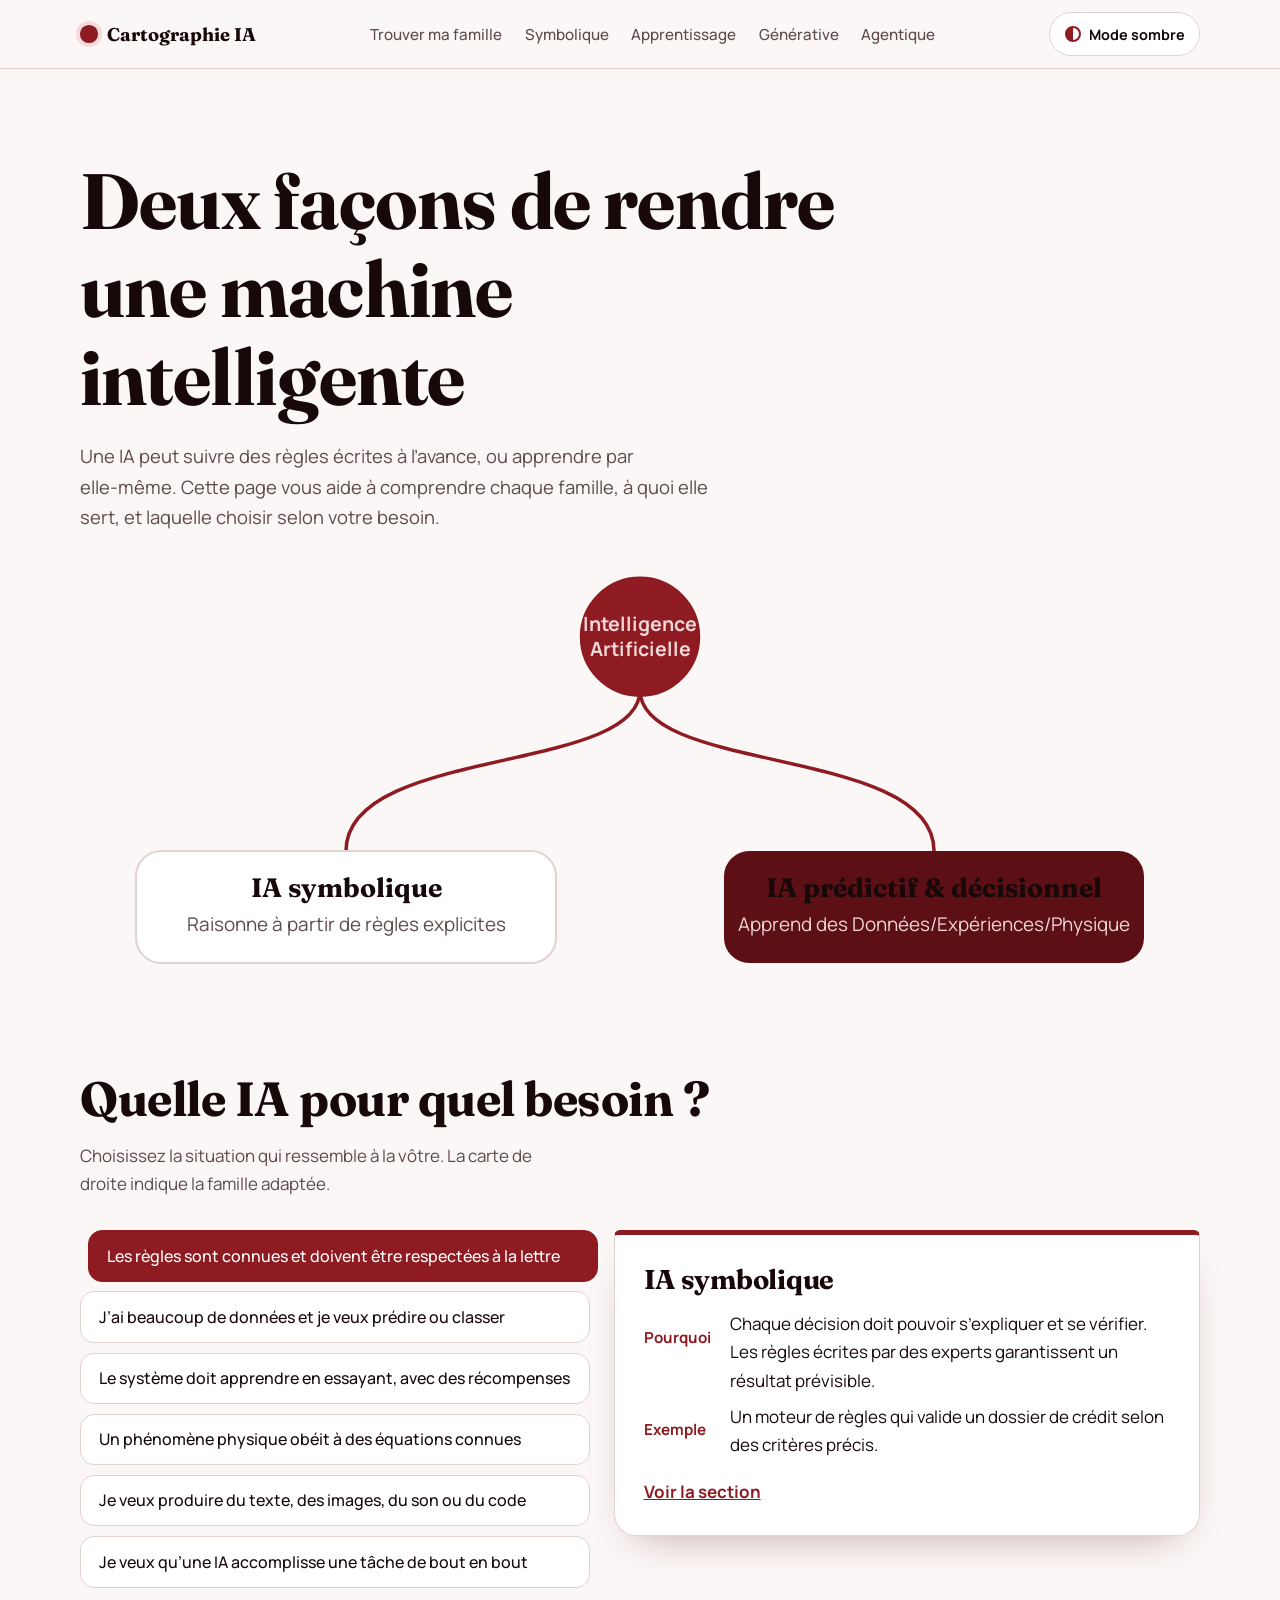
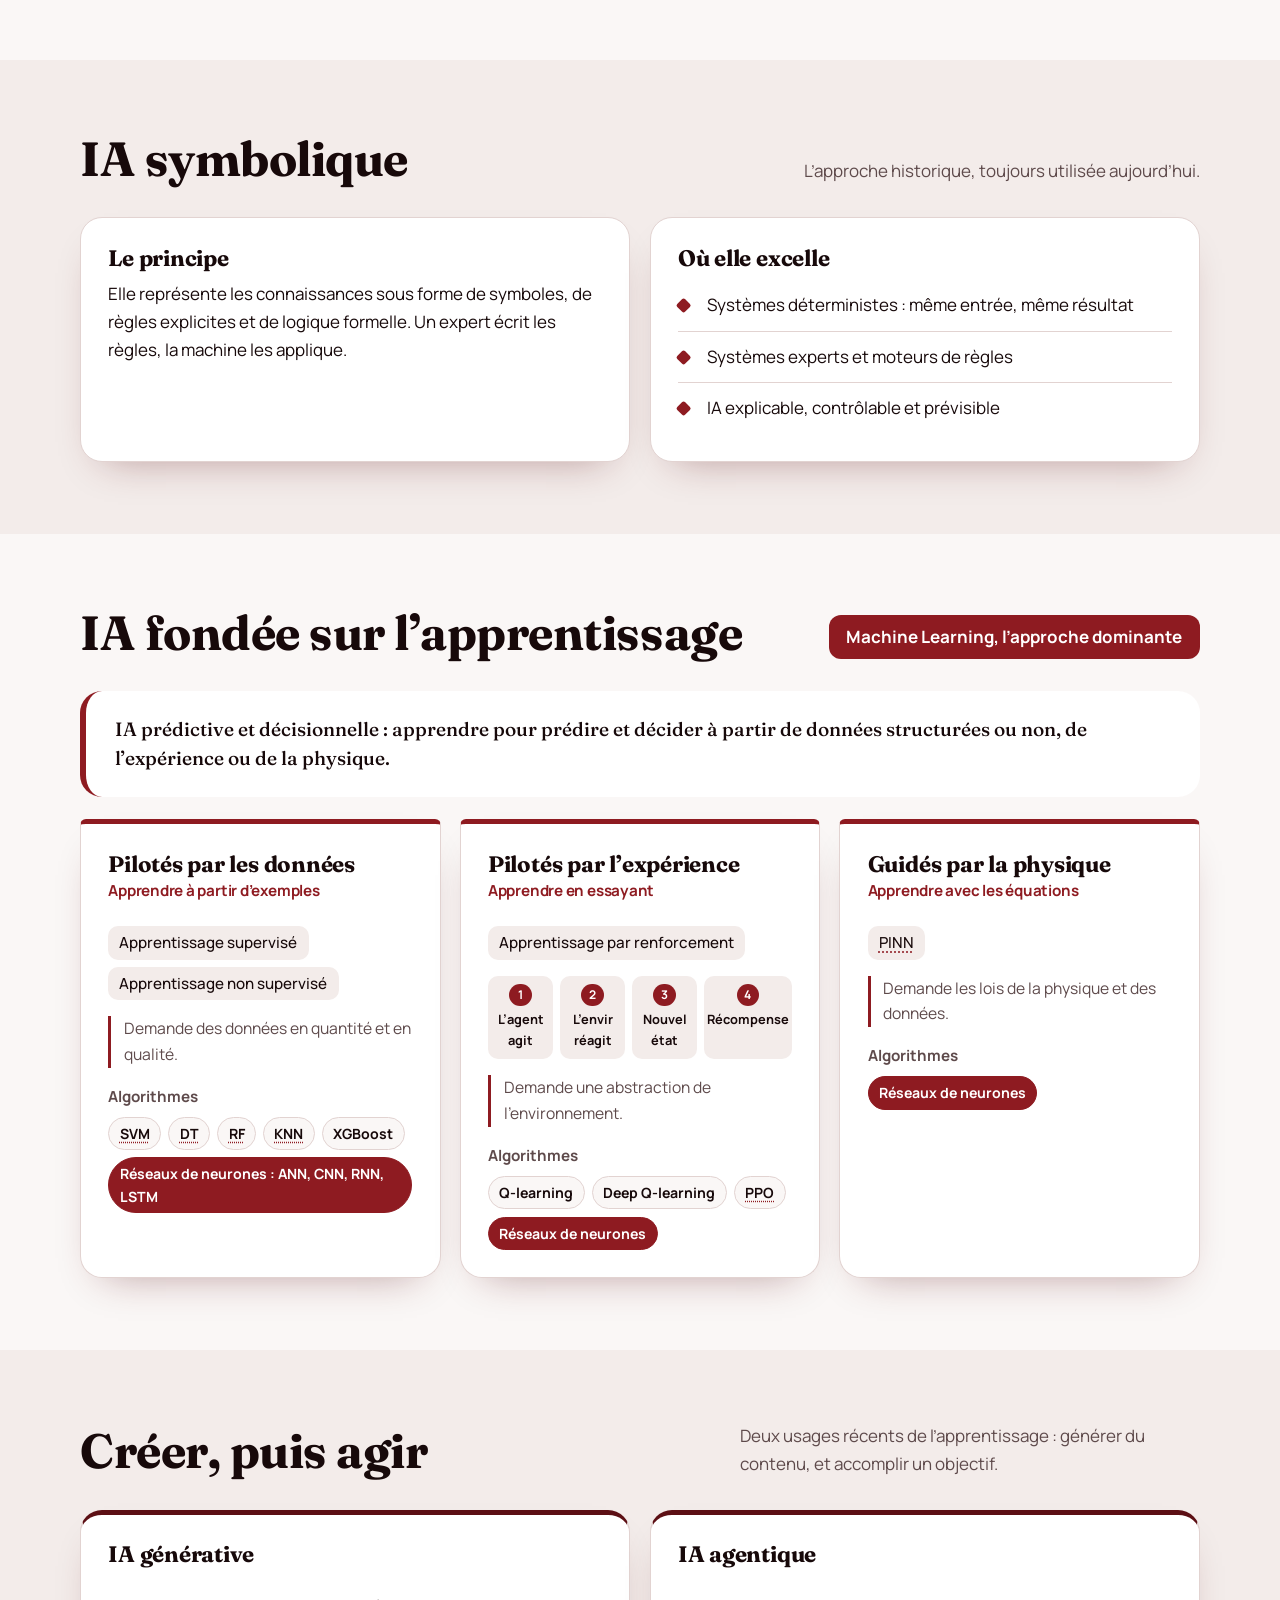
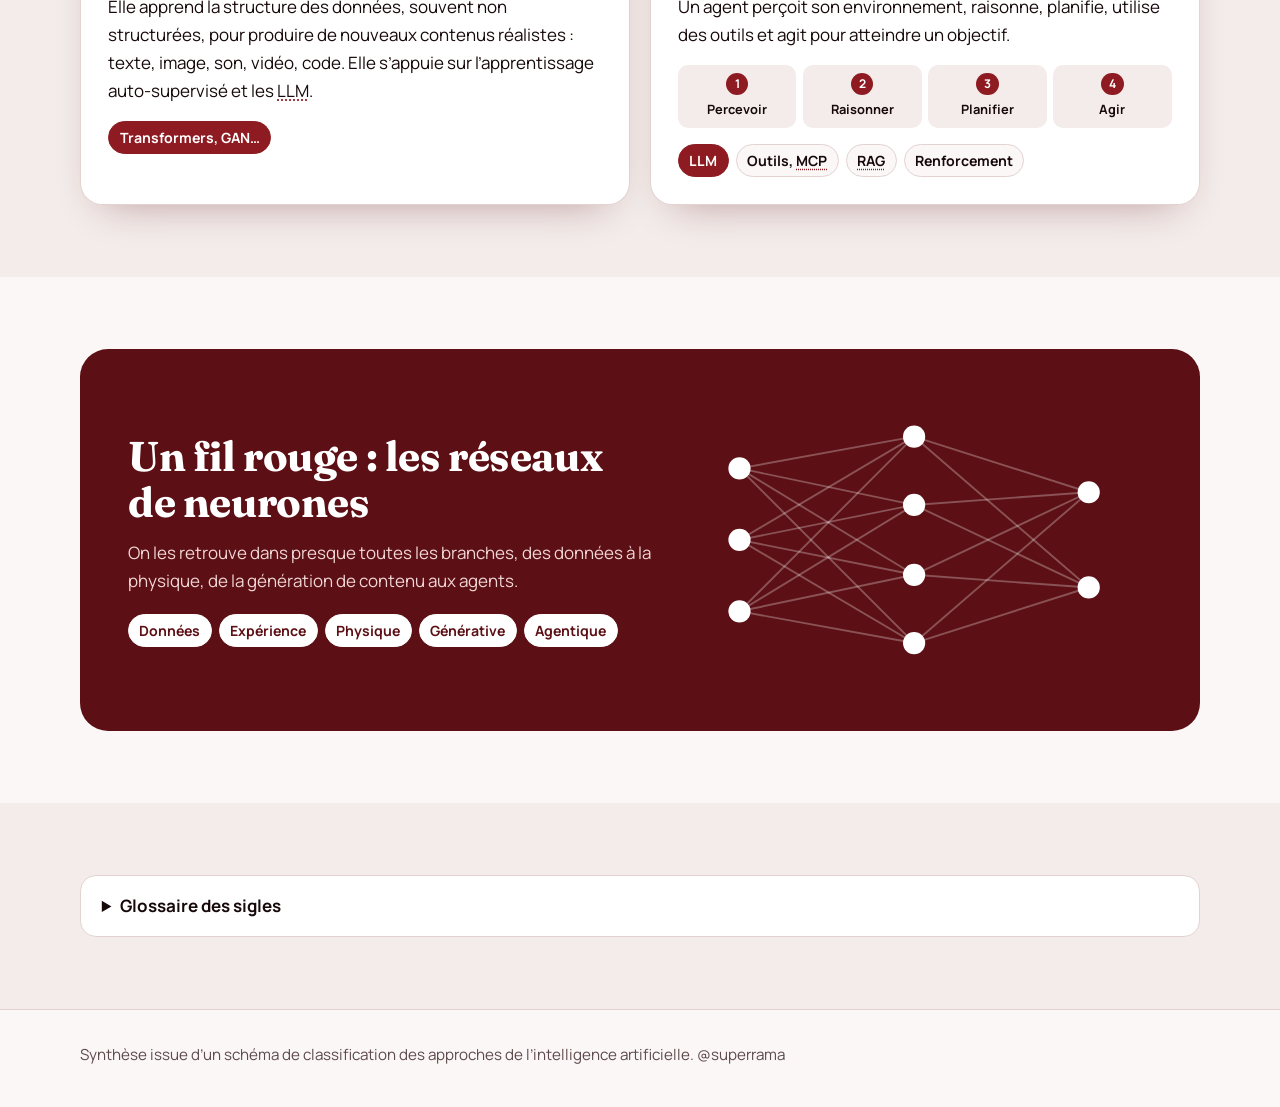
==== commit 7c7077b4: "corrige la responsivité" ====
--- a/index.html
+++ b/index.html
@@ -112,7 +112,7 @@
           <h3>Pilotés par l’expérience <small>Apprendre en essayant</small></h3>
           <ul class="learn"><li>Apprentissage par renforcement</li></ul>
           <ol class="cycle" aria-label="Boucle de renforcement" style="margin:0;padding:0;list-style:none">
-            <li style="--i:0">L’agent agit</li><li style="--i:1">L’environnement réagit</li><li style="--i:2">Nouvel état</li><li style="--i:3">Récompense</li>
+            <li style="--i:0">L’agent agit</li><li style="--i:1">L’envir réagit</li><li style="--i:2">Nouvel état</li><li style="--i:3">Récompense</li>
           </ol>
           <p class="need">Demande une abstraction de l’environnement.</p>
           <div><h4>Algorithmes</h4><ul class="chips">
@@ -185,7 +185,7 @@
   </section>
 </main>
 
-<footer><div class="wrap">Synthèse issue d’un schéma de classification des approches de l’intelligence artificielle.</div></footer>
+<footer><div class="wrap">Synthèse issue d’un schéma de classification des approches de l’intelligence artificielle. @superrama</div></footer>
 <script src="script.js"></script>
 
 </body>
--- a/style.css
+++ b/style.css
@@ -1,4 +1,3 @@
-
 /* ===== Jetons de design : clair par défaut, sombre selon le système ou le bouton ===== */
 :root{
   color-scheme:light;
@@ -48,6 +47,15 @@
 .top .wrap{display:flex;align-items:center;justify-content:space-between;gap:1rem;padding-block:.75rem}
 .brand{font:700 1.15rem var(--serif);text-decoration:none;display:flex;align-items:center;gap:.6rem}
 .dot{width:1.1rem;height:1.1rem;border-radius:50%;background:var(--red);box-shadow:0 0 0 4px var(--red-soft);animation:beat 2.4s ease-in-out infinite}
+.actions{display:flex;align-items:center;gap:.6rem}
+.burger{display:none;width:44px;height:44px;padding:0;cursor:pointer;background:var(--surface);border:1px solid var(--line);border-radius:12px;
+  flex-direction:column;align-items:center;justify-content:center;gap:5px;transition:border-color .2s}
+.burger:hover{border-color:var(--red)}
+.burger span{display:block;width:20px;height:2px;border-radius:2px;background:var(--ink);transition:transform .3s,opacity .2s}
+.burger[aria-expanded="true"] span:nth-child(1){transform:translateY(7px) rotate(45deg)}
+.burger[aria-expanded="true"] span:nth-child(2){opacity:0}
+.burger[aria-expanded="true"] span:nth-child(3){transform:translateY(-7px) rotate(-45deg)}
+.toggle{min-height:44px}
 nav ul{display:flex;gap:1.4rem}
 nav a{text-decoration:none;font-weight:500;font-size:.95rem;color:var(--muted)}
 nav a:hover{color:var(--red)}
@@ -158,6 +166,14 @@
 /* ===== Adaptation écrans ===== */
 @media (max-width:820px){
   nav{display:none}
+  .js nav{display:block;position:absolute;top:100%;left:0;right:0;background:var(--bg);border-bottom:1px solid var(--line);
+    box-shadow:0 24px 30px -20px rgba(0,0,0,.35);padding:.5rem 1.25rem 1rem;visibility:hidden;opacity:0;transform:translateY(-10px);
+    transition:opacity .25s,transform .25s,visibility 0s .25s}
+  .js nav.open{visibility:visible;opacity:1;transform:none;transition:opacity .25s,transform .25s}
+  .js nav ul{flex-direction:column;gap:0}
+  .js nav a{display:block;padding:.95rem .25rem;font-size:1.1rem;border-bottom:1px solid var(--line);color:var(--ink)}
+  .js nav li:last-child a{border-bottom:0}
+  .burger{display:flex}
   .explorer,.fil{grid-template-columns:1fr}
   .answer{position:static}
   .tree .t2{font-size:15px}
@@ -167,4 +183,82 @@
   *,*::before,*::after{animation:none!important;transition:none!important}
   .js .rv{opacity:1;transform:none}
   .tree .draw{stroke-dashoffset:0}
-}+}
+
+/* ===== Paradigmes ===== */
+.paradigms{display:grid;grid-template-columns:repeat(auto-fit,minmax(min(100%,320px),1fr));gap:1.2rem}
+.par{background:var(--surface);border:1px solid var(--line);border-radius:22px;padding:1.5rem;display:flex;flex-direction:column;gap:1rem;box-shadow:var(--shadow);position:relative;overflow:hidden;transition:transform .25s,border-color .25s}
+.par::after{content:"";position:absolute;left:0;top:0;height:4px;width:100%;background:var(--red);transform:scaleX(.18);transform-origin:0 50%;transition:transform .5s}
+.par:hover{transform:translateY(-6px);border-color:var(--red)}
+.par:hover::after{transform:scaleX(1)}
+.par header{display:flex;gap:.9rem;align-items:center}
+.par h3{font-size:1.3rem;margin:0}
+.kind{font-size:.9rem;font-weight:700;color:var(--red)}
+.num{flex:none;width:2.6rem;height:2.6rem;border-radius:50%;display:grid;place-items:center;background:var(--red);color:var(--on-red);font:700 1.3rem var(--serif);box-shadow:0 0 0 5px var(--red-soft)}
+.par h4{margin:0 0 .5rem;font-size:.95rem;color:var(--muted)}
+.viz{background:var(--surface-2);border-radius:14px;padding:.8rem;min-height:130px;display:grid;place-items:center}
+.viz svg{width:100%;max-width:260px;height:auto}
+.viz .ax{fill:none;stroke:var(--muted);stroke-width:1.5}
+.viz .pa{fill:var(--red)}.viz .pb{fill:var(--ink)}.viz .pc{fill:var(--muted)}
+.viz .ln{fill:none;stroke:var(--red);stroke-width:3;stroke-linecap:round;stroke-dasharray:200;stroke-dashoffset:200;animation:draw 2.4s ease forwards infinite alternate}
+.viz .fr{fill:none;stroke:var(--red);stroke-width:2.5;stroke-dasharray:6 6;animation:flow 1s linear infinite}
+.viz .pulse circle{transform-box:fill-box;transform-origin:center;animation:pulse 2.4s ease-in-out infinite;animation-delay:var(--o,0s)}
+.mask{font:500 1.15rem/1.4 var(--serif);text-align:center}
+.swapw{display:inline-grid;vertical-align:bottom}
+.swapw i,.swapw b{grid-area:1/1;text-align:center;padding:0 .4rem;border-radius:6px;font-style:normal}
+.swapw i{background:var(--ink);color:var(--bg);animation:fa 4s infinite}
+.swapw b{background:var(--red);color:#fff;animation:fb 4s infinite}
+@keyframes fa{0%,45%{opacity:1}55%,100%{opacity:0}}
+@keyframes fb{0%,45%{opacity:0}55%,95%{opacity:1}100%{opacity:0}}
+.goal{margin-top:1.6rem;background:var(--red-deep);color:#fff;border-radius:22px;padding:1.5rem 1.8rem;font:500 clamp(1.1rem,2.2vw,1.4rem)/1.5 var(--serif);text-align:center}
+@media (prefers-reduced-motion:reduce){.viz .ln{stroke-dashoffset:0}.swapw i{opacity:0}.swapw b{opacity:1}}
+
+/* ===== Discriminative vs générative ===== */
+.duel{display:grid;grid-template-columns:1fr auto 1fr;gap:1.2rem;align-items:stretch}
+.duel .side{background:var(--surface);border:1px solid var(--line);border-top:5px solid var(--ink);border-radius:6px 6px 22px 22px;padding:1.6rem;display:flex;flex-direction:column;gap:1rem;box-shadow:var(--shadow)}
+.duel .side.gen{border-top-color:var(--red)}
+.duel h3{font-size:1.6rem}
+.vs{align-self:center;width:4rem;height:4rem;border-radius:50%;display:grid;place-items:center;background:var(--ink);color:var(--bg);font:700 1.2rem var(--serif);box-shadow:0 0 0 6px var(--red-soft)}
+.formula{font:500 1.2rem var(--serif);background:var(--red-soft);border-radius:12px;padding:.6rem 1rem;text-align:center}
+.flow{display:grid;gap:.9rem;position:relative}
+.step{background:var(--surface-2);border-radius:14px;padding:.9rem 1rem}
+.step h4{margin:0 0 .5rem;font-size:.9rem;color:var(--muted)}
+.step+.step{margin-top:.5rem}
+.step+.step::before{content:"";position:absolute;left:50%;width:2px;height:.9rem;margin-top:-1.35rem;background:var(--red);animation:blink 1.6s ease-in-out infinite}
+.model-pill{display:inline-block;background:var(--red);color:var(--on-red);font-weight:700;border-radius:999px;padding:.35rem 1rem}
+.duel .side:not(.gen) .model-pill{background:var(--ink);color:var(--bg)}
+.bars{display:grid;gap:.45rem}
+.bars li{display:grid;grid-template-columns:4.2rem 1fr 2.6rem;gap:.6rem;align-items:center;font-size:.95rem}
+.bars i{height:.8rem;background:var(--bg);border-radius:99px;overflow:hidden}
+.bars .fill{display:block;height:100%;width:var(--w);background:var(--muted);border-radius:99px;transition:width 1.4s cubic-bezier(.2,.7,.2,1)}
+.bars .top .fill{background:var(--red)}
+.bars .top{font-weight:700}
+.bars em{font-style:normal;text-align:right;font-variant-numeric:tabular-nums}
+.js .bars .fill{width:0}
+.js .rv.in .bars .fill{width:var(--w)}
+.prompts{display:grid;gap:.5rem}
+.prompts li{background:var(--surface);border-left:4px solid var(--red);border-radius:8px;padding:.5rem .8rem;font-size:.95rem}
+.out{display:grid;grid-template-columns:1fr 1fr;gap:.8rem;align-items:stretch}
+.shimmer{min-height:110px;border-radius:12px;display:grid;place-items:end start;padding:.6rem;color:#fff;font-weight:700;font-size:.85rem;
+  background:linear-gradient(110deg,var(--red-deep) 30%,var(--red) 50%,var(--red-deep) 70%);background-size:220% 100%;animation:sheen 3s linear infinite}
+.poem{display:grid;align-content:center;gap:.2rem;font:500 .95rem/1.35 var(--serif)}
+.poem span{animation:line 9s infinite;animation-delay:calc(var(--i)*.9s)}
+.tasks{margin-top:auto;border:1px dashed var(--line);border-radius:12px;padding:.7rem 1rem;font-size:.95rem;color:var(--muted)}
+.tablewrap{margin-top:1.6rem;overflow-x:auto;border:1px solid var(--line);border-radius:18px;background:var(--surface)}
+table{width:100%;border-collapse:collapse;min-width:640px;font-size:.98rem}
+caption{text-align:left;font:700 1.1rem var(--serif);padding:1rem 1.2rem}
+th,td{padding:.85rem 1.2rem;text-align:left;vertical-align:top;border-top:1px solid var(--line)}
+thead th{background:var(--red-deep);color:#fff;border-top:0}
+tbody th{color:var(--red);width:11rem}
+tbody td:nth-child(3){background:var(--red-soft)}
+@keyframes sheen{to{background-position:-220% 0}}
+@keyframes blink{50%{opacity:.25}}
+@keyframes line{0%{opacity:0;transform:translateY(6px)}8%,86%{opacity:1;transform:none}96%,100%{opacity:0}}
+@media (max-width:900px){
+  .duel{grid-template-columns:1fr}
+  .vs{margin-inline:auto}
+}
+@media (max-width:480px){.out{grid-template-columns:1fr}}
+@media (prefers-reduced-motion:reduce){.js .bars .fill{width:var(--w)}.poem span{opacity:1}}
+
+@media (max-width:420px){.toggle #theme-label{display:none}.toggle{padding:.45rem .75rem}.brand{font-size:1.05rem}}
